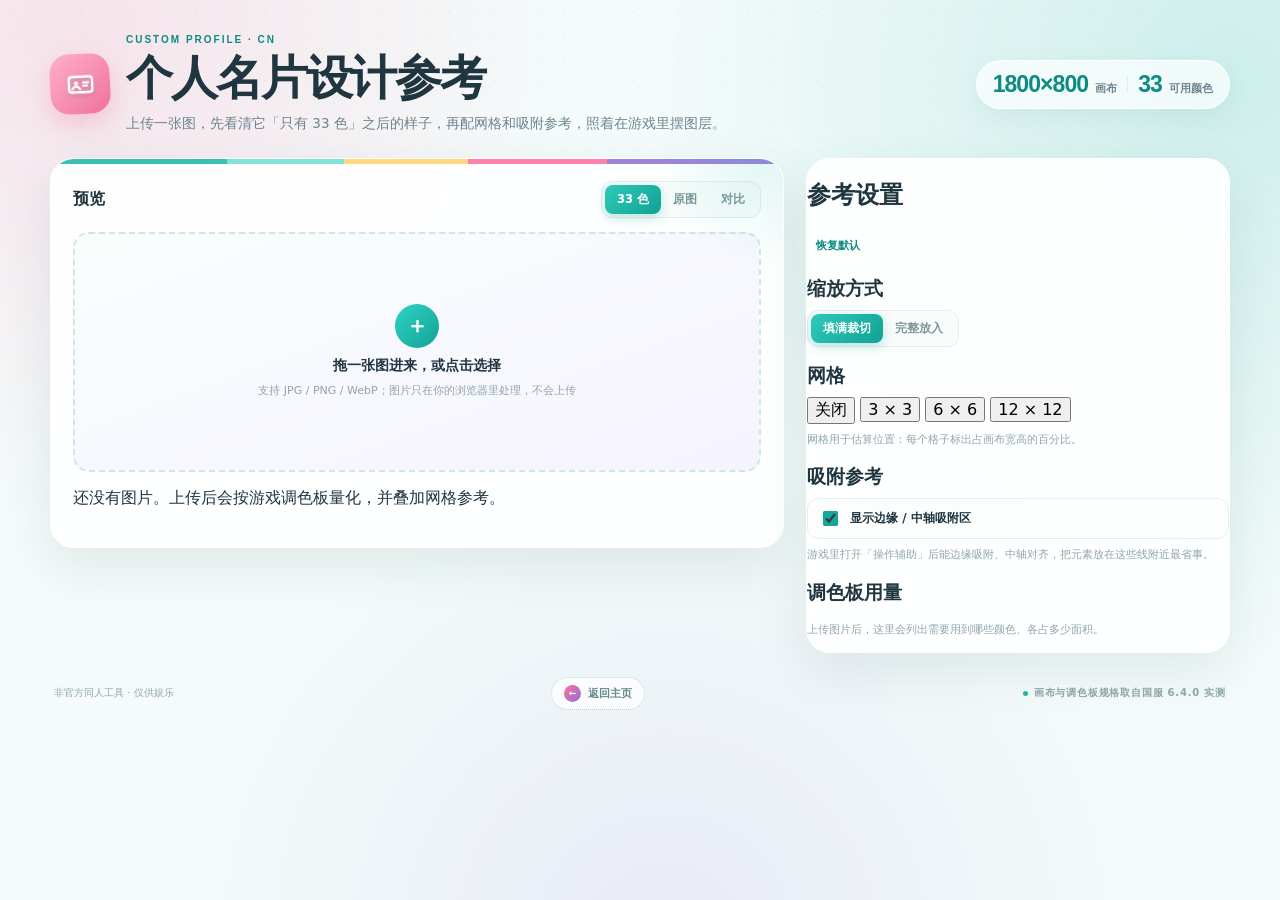
==== profile.html @ f5490a0e "Add files via upload" ====
<!doctype html>
<html lang="zh-CN">
<head>
  <meta charset="utf-8">
  <meta name="viewport" content="width=device-width, initial-scale=1">
  <meta name="theme-color" content="#f4fbfa">
  <meta name="description" content="PJSK 国服个人资料卡（搓名片）参考图工具：把图片映射到游戏内 33 色调色板，叠加网格与吸附参考。">
  <title>个人名片设计参考｜PJSK 国服工具箱</title>
  <link rel="icon" href="data:image/svg+xml,%3Csvg xmlns='http://www.w3.org/2000/svg' viewBox='0 0 64 64'%3E%3Crect width='64' height='64' rx='18' fill='%23f0719b'/%3E%3Crect x='12' y='20' width='40' height='24' rx='5' stroke='white' stroke-width='4' fill='none'/%3E%3Ccircle cx='24' cy='30' r='3.5' fill='white'/%3E%3C/svg%3E">
  <style>
/* ============ PJSK 舞台随机抽签 · 样式 ============ */
:root {
  color-scheme: light;
  --bg: #f4fbfa;
  --paper: #ffffff;
  --ink: #1f3540;
  --muted: #6d8490;
  --faint: #90a5ab;
  --line: #e1efec;
  --teal: #1fb8aa;
  --teal-deep: #0c8b80;
  --pink: #ff6f9f;
  --yellow: #f4b942;
  --purple: #8f72d6;
  --shadow: 0 18px 50px rgba(29, 78, 81, 0.1);
  --shadow-soft: 0 8px 26px rgba(29, 78, 81, 0.07);
  --radius: 24px;
  --font: "Noto Sans SC", "PingFang SC", "Hiragino Sans GB", "Microsoft YaHei",
    system-ui, -apple-system, "Segoe UI", sans-serif;
  --display: "Trebuchet MS", "Arial Rounded MT Bold", "Noto Sans SC",
    "PingFang SC", "Microsoft YaHei", sans-serif;
}

* {
  box-sizing: border-box;
}

[hidden] {
  display: none !important;
}

html {
  min-height: 100%;
  scroll-behavior: smooth;
}

body {
  margin: 0;
  min-height: 100vh;
  color: var(--ink);
  font-family: var(--font);
  background:
    radial-gradient(circle at 6% 3%, rgba(255, 111, 159, 0.17), transparent 31rem),
    radial-gradient(circle at 96% 9%, rgba(31, 184, 170, 0.18), transparent 36rem),
    radial-gradient(circle at 52% 105%, rgba(143, 114, 214, 0.12), transparent 30rem),
    var(--bg);
  -webkit-font-smoothing: antialiased;
  text-rendering: optimizeLegibility;
}

body::before {
  content: "";
  position: fixed;
  inset: 0;
  pointer-events: none;
  z-index: 0;
  background-image: radial-gradient(rgba(31, 184, 170, 0.16) 1px, transparent 1px);
  background-size: 23px 23px;
  -webkit-mask-image: linear-gradient(to bottom, rgba(0, 0, 0, 0.55), transparent 68%);
  mask-image: linear-gradient(to bottom, rgba(0, 0, 0, 0.55), transparent 68%);
}

button,
input,
select {
  font: inherit;
}

button {
  -webkit-tap-highlight-color: transparent;
}

button:focus-visible,
input:focus-visible,
a:focus-visible {
  outline: 3px solid rgba(31, 184, 170, 0.45);
  outline-offset: 3px;
}

.app {
  position: relative;
  z-index: 1;
  width: min(1180px, calc(100% - 40px));
  margin: 0 auto;
  padding: 34px 0 26px;
}

/* ---------- 顶部 ---------- */
.hero {
  display: flex;
  align-items: center;
  justify-content: space-between;
  gap: 24px;
  flex-wrap: wrap;
  margin-bottom: 24px;
}

.brand {
  display: flex;
  align-items: center;
  gap: 16px;
  min-width: 0;
}

.brand-mark {
  width: 60px;
  height: 60px;
  flex: 0 0 auto;
  display: grid;
  place-items: center;
  border-radius: 19px;
  color: #fff;
  background:
    linear-gradient(135deg, rgba(255, 255, 255, 0.28), transparent 48%),
    linear-gradient(135deg, #1fc2b2 0%, #4fd6c6 48%, #ffd77a 100%);
  box-shadow:
    0 12px 26px rgba(31, 184, 170, 0.26),
    inset 0 0 0 1px rgba(255, 255, 255, 0.52);
  transform: rotate(-3deg);
}

.brand-mark svg {
  width: 31px;
  height: 31px;
  filter: drop-shadow(0 2px 2px rgba(13, 111, 103, 0.22));
}

.kicker {
  margin: 0 0 7px;
  color: var(--teal-deep);
  font: 800 10px/1.2 var(--display);
  letter-spacing: 0.2em;
  text-transform: uppercase;
}

.hero h1 {
  margin: 0;
  font-family: var(--display);
  font-size: clamp(30px, 4.4vw, 47px);
  line-height: 1.06;
  letter-spacing: -0.045em;
}

.lede {
  margin: 9px 0 0;
  color: var(--muted);
  font-size: 13.5px;
  line-height: 1.65;
}

.lib-badge {
  display: flex;
  align-items: baseline;
  gap: 7px;
  padding: 12px 16px;
  border: 1px solid rgba(255, 255, 255, 0.9);
  border-radius: 999px;
  background: rgba(255, 255, 255, 0.68);
  box-shadow: var(--shadow-soft);
  backdrop-filter: blur(10px);
  white-space: nowrap;
}

.lib-badge strong {
  color: var(--teal-deep);
  font: 800 23px/1 var(--display);
  letter-spacing: -0.04em;
}

.lib-badge span {
  color: var(--muted);
  font-size: 11px;
  font-weight: 700;
}

.lib-badge i {
  width: 1px;
  height: 17px;
  margin: 0 3px;
  background: var(--line);
}

/* ---------- 布局 ---------- */
.layout {
  display: grid;
  grid-template-columns: minmax(0, 1.42fr) minmax(320px, 0.82fr);
  gap: 22px;
  align-items: start;
}

.card {
  background: rgba(255, 255, 255, 0.9);
  border: 1px solid rgba(255, 255, 255, 0.96);
  border-radius: var(--radius);
  box-shadow: var(--shadow);
  backdrop-filter: blur(10px);
}

/* ---------- 抽签舞台 ---------- */
.stage {
  position: relative;
  overflow: hidden;
  padding: 22px;
}

.stage::before {
  content: "";
  position: absolute;
  inset: 0 0 auto;
  height: 5px;
  background: linear-gradient(
    90deg,
    var(--teal) 0 24%,
    #70dfd2 24% 40%,
    #ffd36b 40% 57%,
    var(--pink) 57% 76%,
    var(--purple) 76% 100%
  );
  opacity: 0.88;
}

.stage::after {
  content: "";
  position: absolute;
  width: 230px;
  height: 230px;
  right: -95px;
  top: -120px;
  border-radius: 50%;
  background: radial-gradient(circle, rgba(31, 184, 170, 0.13), transparent 68%);
  pointer-events: none;
}

.stage-top {
  position: relative;
  z-index: 1;
  display: flex;
  align-items: center;
  justify-content: space-between;
  gap: 12px;
  flex-wrap: wrap;
  margin-bottom: 14px;
}

.stage-label {
  display: inline-flex;
  align-items: center;
  gap: 8px;
  color: var(--teal-deep);
  font: 800 10px/1 var(--display);
  letter-spacing: 0.17em;
}

.stage-label::before {
  content: "";
  width: 7px;
  height: 7px;
  border-radius: 50%;
  background: var(--teal);
  box-shadow: 0 0 0 4px rgba(31, 184, 170, 0.12);
}

.segmented {
  display: inline-flex;
  padding: 3px;
  border: 1px solid var(--line);
  border-radius: 999px;
  background: #f7fcfb;
}

.segmented button {
  border: 0;
  border-radius: 999px;
  background: transparent;
  color: var(--faint);
  padding: 6px 10px;
  font-size: 11px;
  font-weight: 800;
  line-height: 1;
  cursor: pointer;
  transition: 0.18s ease;
}

.segmented button:hover {
  color: var(--teal-deep);
}

.segmented button[aria-pressed="true"] {
  color: #fff;
  background: var(--teal);
  box-shadow: 0 3px 9px rgba(31, 184, 170, 0.24);
}

/* 结果面板 */
.result {
  position: relative;
  min-height: 318px;
  display: flex;
  flex-direction: column;
  justify-content: center;
  padding: 23px;
  overflow: hidden;
  border: 1px solid #dceeea;
  border-radius: 20px;
  background:
    linear-gradient(135deg, rgba(255, 255, 255, 0.7), transparent 55%),
    linear-gradient(145deg, #f7fdfc 0%, #eefaf7 54%, #fbf6ff 100%);
}

.result::before {
  content: "";
  position: absolute;
  inset: 0;
  background-image:
    linear-gradient(rgba(31, 184, 170, 0.045) 1px, transparent 1px),
    linear-gradient(90deg, rgba(31, 184, 170, 0.045) 1px, transparent 1px);
  background-size: 36px 36px;
  -webkit-mask-image: radial-gradient(circle at 72% 30%, #000, transparent 76%);
  mask-image: radial-gradient(circle at 72% 30%, #000, transparent 76%);
  pointer-events: none;
}

.result::after {
  content: "♪";
  position: absolute;
  right: 1px;
  bottom: -53px;
  color: rgba(31, 184, 170, 0.075);
  font: 900 230px/1 var(--display);
  transform: rotate(-12deg);
  pointer-events: none;
}

.result-placeholder {
  position: relative;
  z-index: 1;
  display: flex;
  flex-direction: column;
  align-items: center;
  text-align: center;
  padding: 16px 8px;
}

.disc {
  position: relative;
  width: 92px;
  height: 92px;
  display: grid;
  place-items: center;
  border-radius: 50%;
  color: #fff;
  background:
    repeating-radial-gradient(circle at center, transparent 0 8px, rgba(255, 255, 255, 0.12) 8px 9px),
    linear-gradient(135deg, #26c4b5, #76ded2 62%, #ffd36b);
  box-shadow:
    0 18px 34px rgba(31, 184, 170, 0.22),
    inset 0 0 0 7px rgba(255, 255, 255, 0.3);
  animation: floaty 5s ease-in-out infinite;
}

.disc::after {
  content: "";
  position: absolute;
  width: 17px;
  height: 17px;
  border-radius: 50%;
  background: rgba(255, 255, 255, 0.92);
  box-shadow: inset 0 0 0 4px rgba(31, 184, 170, 0.16);
}

.disc svg {
  width: 34px;
  height: 34px;
  margin-top: -22px;
  filter: drop-shadow(0 2px 2px rgba(12, 111, 103, 0.2));
}

.placeholder-title {
  margin: 21px 0 6px;
  font: 800 20px/1.25 var(--display);
  letter-spacing: -0.025em;
}

.placeholder-sub {
  margin: 0;
  max-width: 330px;
  color: var(--muted);
  font-size: 12.5px;
  line-height: 1.8;
}

.placeholder-spark {
  display: flex;
  gap: 7px;
  margin-top: 15px;
}

.placeholder-spark i {
  width: 6px;
  height: 6px;
  border-radius: 50%;
  background: var(--teal);
  opacity: 0.45;
}

.placeholder-spark i:nth-child(2) {
  background: var(--pink);
  opacity: 0.62;
}

.placeholder-spark i:nth-child(3) {
  background: var(--yellow);
  opacity: 0.82;
}

.result-content {
  position: relative;
  z-index: 1;
}

.result-inner {
  display: flex;
  align-items: center;
  gap: 22px;
  min-width: 0;
}

.cover {
  position: relative;
  flex: 0 0 auto;
  width: 112px;
  aspect-ratio: 1;
  display: grid;
  place-items: center;
  overflow: hidden;
  border-radius: 22px;
  background: linear-gradient(135deg, var(--cover-a, #1fb8aa), var(--cover-b, #7de1d5));
  box-shadow:
    0 14px 30px rgba(31, 92, 88, 0.2),
    inset 0 0 0 1px rgba(255, 255, 255, 0.36);
}

.cover::before {
  content: "";
  position: absolute;
  inset: 9px;
  border: 1px solid rgba(255, 255, 255, 0.28);
  border-radius: 15px;
}

.cover::after {
  content: "";
  position: absolute;
  width: 150%;
  height: 34px;
  top: 12%;
  left: -24%;
  background: rgba(255, 255, 255, 0.14);
  transform: rotate(-25deg);
}

.cover-note {
  position: relative;
  z-index: 1;
  color: #fff;
  font: 900 49px/1 var(--display);
  text-shadow: 0 3px 12px rgba(20, 75, 72, 0.2);
}

.cover-append {
  position: absolute;
  z-index: 2;
  left: 50%;
  bottom: 7px;
  transform: translateX(-50%);
  padding: 3px 6px;
  border-radius: 5px;
  background: rgba(255, 255, 255, 0.88);
  color: #b23d78;
  font: 900 8px/1 var(--display);
  letter-spacing: 0.11em;
}

.result-copy {
  min-width: 0;
  flex: 1;
}

.result-kicker {
  display: flex;
  align-items: center;
  flex-wrap: wrap;
  gap: 8px;
  color: var(--faint);
  font-size: 10.5px;
  font-weight: 800;
  letter-spacing: 0.08em;
}

.result-kicker .dot-sep {
  width: 3px;
  height: 3px;
  border-radius: 50%;
  background: #b9cfcb;
}

.song-title {
  margin: 8px 0 5px;
  font-family: var(--display);
  font-size: clamp(24px, 3.7vw, 39px);
  line-height: 1.16;
  letter-spacing: -0.045em;
  overflow-wrap: anywhere;
}

.song-original {
  margin: 0;
  color: var(--muted);
  font-size: 12.5px;
  line-height: 1.6;
  overflow-wrap: anywhere;
}

.result-tags {
  display: flex;
  flex-wrap: wrap;
  align-items: center;
  gap: 7px;
  margin-top: 15px;
}

.diff-badge {
  display: inline-flex;
  align-items: center;
  gap: 8px;
  padding: 7px 11px;
  border: 1px solid var(--diff-bg);
  border-radius: 999px;
  color: var(--diff);
  background: var(--diff-bg);
  font: 900 10px/1 var(--display);
  letter-spacing: 0.08em;
}

.diff-badge b {
  font: 900 17px/1 var(--display);
  letter-spacing: -0.03em;
}

.diff-easy {
  --diff: #257f4f;
  --diff-bg: #e2f6ea;
}
.diff-normal {
  --diff: #286fb3;
  --diff-bg: #e3f0fd;
}
.diff-hard {
  --diff: #a96f12;
  --diff-bg: #fff2d8;
}
.diff-expert {
  --diff: #bd3f3f;
  --diff-bg: #fde8e8;
}
.diff-master {
  --diff: #7448b1;
  --diff-bg: #f0e8fc;
}
.diff-append {
  --diff: #ad3d72;
  --diff-bg: linear-gradient(120deg, #ffe6f1, #ece8ff 52%, #e4fbf7);
  border-color: #f1d4e4;
}

.tag {
  display: inline-flex;
  align-items: center;
  gap: 5px;
  padding: 6px 9px;
  border: 1px solid #e4efed;
  border-radius: 999px;
  color: #5c747c;
  background: rgba(255, 255, 255, 0.72);
  font-size: 10.5px;
  font-weight: 800;
  line-height: 1;
}

.tag::before {
  content: "";
  width: 5px;
  height: 5px;
  border-radius: 50%;
  background: var(--tag-color, var(--teal));
}

.result-foot {
  display: flex;
  align-items: center;
  justify-content: space-between;
  gap: 12px;
  flex-wrap: wrap;
  margin-top: 17px;
  padding-top: 13px;
  border-top: 1px dashed #d4e8e3;
  color: var(--faint);
  font-size: 10.5px;
}

.result-foot .mini-action {
  padding: 7px 10px;
  border: 1px solid #daebe7;
  border-radius: 9px;
  color: var(--teal-deep);
  background: rgba(255, 255, 255, 0.68);
  font-size: 11px;
  font-weight: 800;
  cursor: pointer;
  transition: 0.16s ease;
}

.result-foot .mini-action:hover {
  border-color: #9eddd4;
  background: #f0fbf8;
}

.result.reveal .result-inner {
  animation: reveal-up 0.52s cubic-bezier(0.2, 0.8, 0.2, 1) both;
}

.result.reveal .result-foot {
  animation: reveal-up 0.52s cubic-bezier(0.2, 0.8, 0.2, 1) 0.05s both;
}

/* 抽签按钮 */
.draw-btn {
  position: relative;
  z-index: 1;
  width: 100%;
  margin-top: 15px;
  padding: 17px 19px;
  display: flex;
  align-items: center;
  justify-content: center;
  gap: 11px;
  border: 0;
  border-radius: 18px;
  color: #fff;
  background:
    linear-gradient(135deg, rgba(255, 255, 255, 0.18), transparent 45%),
    linear-gradient(135deg, #20c3b4, #0b9488);
  box-shadow:
    0 14px 28px rgba(12, 143, 131, 0.26),
    inset 0 0 0 1px rgba(255, 255, 255, 0.18);
  font: 900 17px/1 var(--display);
  letter-spacing: 0.02em;
  cursor: pointer;
  transition:
    transform 0.18s ease,
    box-shadow 0.18s ease,
    filter 0.18s ease;
}

.draw-btn:hover:not(:disabled) {
  transform: translateY(-2px);
  box-shadow:
    0 18px 32px rgba(12, 143, 131, 0.31),
    inset 0 0 0 1px rgba(255, 255, 255, 0.22);
  filter: saturate(1.05);
}

.draw-btn:active:not(:disabled) {
  transform: translateY(0) scale(0.994);
  box-shadow: 0 9px 18px rgba(12, 143, 131, 0.23);
}

.draw-btn:disabled {
  cursor: not-allowed;
  opacity: 0.58;
  box-shadow: none;
  transform: none;
}

.draw-btn .btn-icon {
  display: grid;
  place-items: center;
  width: 24px;
  height: 24px;
  border-radius: 50%;
  background: rgba(255, 255, 255, 0.18);
  font-size: 14px;
}

.draw-btn .key {
  margin-left: 3px;
  padding: 4px 6px;
  border: 1px solid rgba(255, 255, 255, 0.42);
  border-radius: 6px;
  color: rgba(255, 255, 255, 0.82);
  font: 800 9px/1 var(--display);
  letter-spacing: 0.08em;
}

.draw-btn.is-drawing .btn-icon {
  animation: spin 0.9s linear infinite;
}

.draw-hint {
  position: relative;
  z-index: 1;
  min-height: 17px;
  margin: 9px 0 0;
  color: var(--faint);
  font-size: 10.5px;
  line-height: 1.55;
  text-align: center;
}

.actions-row {
  position: relative;
  z-index: 1;
  display: flex;
  align-items: center;
  justify-content: space-between;
  gap: 10px;
  flex-wrap: wrap;
  margin-top: 12px;
}

.switch {
  display: inline-flex;
  align-items: center;
  gap: 9px;
  color: var(--muted);
  font-size: 12px;
  font-weight: 700;
  cursor: pointer;
  user-select: none;
}

.switch input {
  position: absolute;
  width: 1px;
  height: 1px;
  opacity: 0;
}

.switch-track {
  position: relative;
  width: 38px;
  height: 22px;
  flex: 0 0 auto;
  border-radius: 999px;
  background: #dbe9e6;
  transition: 0.2s ease;
}

.switch-track::after {
  content: "";
  position: absolute;
  top: 3px;
  left: 3px;
  width: 16px;
  height: 16px;
  border-radius: 50%;
  background: #fff;
  box-shadow: 0 1px 4px rgba(20, 70, 66, 0.18);
  transition: 0.2s ease;
}

.switch input:checked + .switch-track {
  background: var(--teal);
}

.switch input:checked + .switch-track::after {
  transform: translateX(16px);
}

.switch input:focus-visible + .switch-track {
  outline: 3px solid rgba(31, 184, 170, 0.35);
  outline-offset: 2px;
}

.ghost-btn {
  border: 0;
  border-radius: 9px;
  padding: 7px 9px;
  color: var(--teal-deep);
  background: transparent;
  font-size: 11px;
  font-weight: 800;
  cursor: pointer;
  transition: 0.16s ease;
}

.ghost-btn:hover {
  background: #eafaf6;
}

.ghost-btn:disabled {
  color: #b4c7c4;
  cursor: not-allowed;
  background: transparent;
}

/* 历史 */
.history {
  position: relative;
  z-index: 1;
  margin-top: 17px;
  padding-top: 14px;
  border-top: 1px dashed #e2efec;
}

.history-head {
  display: flex;
  align-items: center;
  justify-content: space-between;
  gap: 12px;
  margin-bottom: 8px;
  color: var(--faint);
  font-size: 10px;
  font-weight: 800;
  letter-spacing: 0.08em;
}

.history-list {
  display: flex;
  gap: 8px;
  overflow-x: auto;
  padding: 1px 1px 5px;
  scrollbar-width: thin;
  scrollbar-color: #c6e4df transparent;
}

.history-list::-webkit-scrollbar {
  height: 5px;
}

.history-list::-webkit-scrollbar-thumb {
  border-radius: 999px;
  background: #c6e4df;
}

.history-empty {
  color: #a1b5b7;
  font-size: 11px;
  padding: 4px 0;
}

.history-item {
  flex: 0 0 auto;
  max-width: 245px;
  padding: 8px 10px;
  border: 1px solid #e2efec;
  border-radius: 11px;
  color: var(--ink);
  background: #fbfefd;
  text-align: left;
  cursor: pointer;
  transition: 0.16s ease;
}

.history-item:hover {
  border-color: #b9dfd7;
  background: #f4fcfa;
  transform: translateY(-1px);
}

.history-item strong {
  display: block;
  max-width: 220px;
  overflow: hidden;
  text-overflow: ellipsis;
  white-space: nowrap;
  font-size: 11.5px;
  font-weight: 800;
}

.history-item span {
  display: block;
  margin-top: 4px;
  color: var(--faint);
  font-size: 9.5px;
  font-weight: 700;
  letter-spacing: 0.02em;
}

/* ---------- 筛选面板 ---------- */
.filters {
  padding: 22px;
}

.filters-head {
  display: flex;
  align-items: flex-start;
  justify-content: space-between;
  gap: 12px;
  padding-bottom: 15px;
  border-bottom: 1px solid #edf5f3;
}

.filters-head h2 {
  margin: 0;
  font: 800 20px/1.2 var(--display);
  letter-spacing: -0.03em;
}

.filters-head p {
  margin: 5px 0 0;
  color: var(--faint);
  font-size: 10.5px;
}

.reset-link {
  flex: 0 0 auto;
  margin-top: 1px;
  padding: 6px 8px;
  border: 0;
  border-radius: 8px;
  color: var(--teal-deep);
  background: #eefaf7;
  font-size: 10.5px;
  font-weight: 800;
  cursor: pointer;
  transition: 0.16s ease;
}

.reset-link:hover {
  background: #def7f2;
}

.filter-group {
  padding-top: 17px;
}

.filter-group + .filter-group {
  margin-top: 16px;
  border-top: 1px dashed #e6f1ef;
}

.label-row {
  display: flex;
  align-items: baseline;
  justify-content: space-between;
  gap: 10px;
  margin-bottom: 9px;
}

.label-row h3 {
  margin: 0;
  color: #39545b;
  font-size: 12px;
  font-weight: 900;
  letter-spacing: 0.02em;
}

.label-row span {
  color: var(--faint);
  font-size: 10px;
}

.chips {
  display: flex;
  flex-wrap: wrap;
  gap: 7px;
}

.chip {
  display: inline-flex;
  align-items: center;
  gap: 6px;
  min-height: 31px;
  padding: 6px 9px;
  border: 1px solid #deece9;
  border-radius: 999px;
  color: #567078;
  background: #fbfefd;
  font-size: 11px;
  font-weight: 800;
  line-height: 1;
  cursor: pointer;
  transition:
    transform 0.15s ease,
    border-color 0.15s ease,
    background 0.15s ease,
    opacity 0.15s ease;
}

.chip:hover {
  transform: translateY(-1px);
  border-color: #b7ddd6;
}

.chip-dot {
  width: 6px;
  height: 6px;
  flex: 0 0 auto;
  border-radius: 50%;
  background: var(--accent, var(--teal));
}

.chip-count {
  color: #9ab0b1;
  font-size: 9.5px;
  font-weight: 700;
  font-variant-numeric: tabular-nums;
}

.chip[aria-pressed="false"] {
  opacity: 0.52;
  background: #ffffff;
}

.chip[aria-pressed="true"] {
  color: #176f68;
  border-color: #9adfd4;
  background: #ecfbf7;
  box-shadow: inset 0 0 0 1px rgba(255, 255, 255, 0.6);
}

.chip[aria-pressed="true"] .chip-dot {
  box-shadow: 0 0 0 3px color-mix(in srgb, var(--accent, var(--teal)) 18%, transparent);
}

.chip[aria-pressed="true"] .chip-count {
  color: #5f9b94;
}

/* 等级 */
.level-range {
  display: flex;
  align-items: center;
  gap: 8px;
}

.level-field {
  flex: 1;
  display: flex;
  align-items: center;
  gap: 6px;
  min-width: 0;
  padding: 6px 9px;
  border: 1px solid #deece9;
  border-radius: 11px;
  background: #fbfefd;
}

.level-field label {
  flex: 0 0 auto;
  color: var(--faint);
  font-size: 9.5px;
  font-weight: 800;
}

.level-field input {
  width: 100%;
  min-width: 0;
  padding: 0;
  border: 0;
  outline: 0;
  color: var(--ink);
  background: transparent;
  font: 900 17px/1.3 var(--display);
  text-align: center;
  font-variant-numeric: tabular-nums;
}

.level-field input::-webkit-inner-spin-button,
.level-field input::-webkit-outer-spin-button {
  opacity: 0.45;
}

.level-tilde {
  color: #adc0c1;
  font-size: 11px;
  font-weight: 800;
}

.all-level {
  display: block;
  margin: 7px 0 0 auto;
  padding: 4px 0;
  border: 0;
  color: var(--teal-deep);
  background: transparent;
  font-size: 10px;
  font-weight: 800;
  cursor: pointer;
}

.all-level:hover {
  text-decoration: underline;
}

/* 曲池摘要 */
.pool-box {
  margin-top: 18px;
  padding: 14px;
  border: 1px solid #daeeea;
  border-radius: 15px;
  background:
    radial-gradient(circle at 100% 0%, rgba(255, 111, 159, 0.09), transparent 9rem),
    linear-gradient(135deg, #f1fbf8, #f8f5ff);
}

.pool-label {
  display: flex;
  align-items: center;
  gap: 6px;
  color: var(--teal-deep);
  font-size: 9.5px;
  font-weight: 900;
  letter-spacing: 0.12em;
}

.pool-label::before {
  content: "";
  width: 5px;
  height: 5px;
  border-radius: 50%;
  background: var(--pink);
}

.pool-line {
  display: flex;
  align-items: baseline;
  gap: 5px;
  margin-top: 5px;
}

.pool-count {
  color: var(--teal-deep);
  font: 900 31px/1 var(--display);
  letter-spacing: -0.05em;
  font-variant-numeric: tabular-nums;
}

.pool-chart {
  color: #7d6bb5;
  font-size: 20px;
  letter-spacing: -0.04em;
}

.sr-only {
  position: absolute !important;
  width: 1px !important;
  height: 1px !important;
  padding: 0 !important;
  margin: -1px !important;
  overflow: hidden !important;
  clip: rect(0, 0, 0, 0) !important;
  white-space: nowrap !important;
  border: 0 !important;
}

.pool-unit {
  color: #5f7b80;
  font-size: 11px;
  font-weight: 800;
}

.pool-slash {
  margin: 0 3px;
  color: #c1d3d0;
}

.pool-sub {
  margin: 5px 0 0;
  color: var(--faint);
  font-size: 10px;
  line-height: 1.55;
}

.pool-sub b {
  color: #5f7b80;
  font-weight: 800;
  font-variant-numeric: tabular-nums;
}

.view-pool {
  width: 100%;
  margin-top: 9px;
  padding: 9px 11px;
  border: 1px solid #d6eae5;
  border-radius: 10px;
  color: var(--teal-deep);
  background: rgba(255, 255, 255, 0.64);
  font-size: 10.5px;
  font-weight: 900;
  cursor: pointer;
  transition: 0.16s ease;
}

.view-pool:hover {
  border-color: #9fdcd2;
  background: #fff;
}

.note {
  margin: 13px 0 0;
  color: #8fa5a8;
  font-size: 10px;
  line-height: 1.75;
}

.note b {
  color: #5d7b80;
  font-weight: 800;
}

/* ---------- 页脚 ---------- */
.footer {
  display: flex;
  align-items: center;
  justify-content: space-between;
  gap: 12px;
  flex-wrap: wrap;
  padding: 24px 4px 0;
  color: #91a7aa;
  font-size: 10px;
  line-height: 1.65;
}

.footer a {
  color: #638b8a;
  text-decoration: none;
  border-bottom: 1px dotted rgba(99, 139, 138, 0.45);
}

.footer a:hover {
  color: var(--teal-deep);
}

.sibling-link {
  display: inline-flex;
  align-items: center;
  gap: 7px;
  padding: 7px 12px;
  border: 1px solid #d7ebe6;
  border-radius: 999px;
  color: var(--teal-deep);
  background: rgba(255, 255, 255, 0.72);
  font-size: 10.5px;
  font-weight: 800;
  text-decoration: none;
  border-bottom: 1px solid #d7ebe6;
  transition: 0.16s ease;
}

.sibling-link:hover {
  border-color: #9adfd4;
  background: #fff;
  transform: translateY(-1px);
}

.sibling-icon {
  display: grid;
  place-items: center;
  width: 17px;
  height: 17px;
  border-radius: 50%;
  color: #fff;
  background: linear-gradient(135deg, var(--pink), var(--purple));
  font-size: 9px;
}

.footer .footer-mark {
  display: inline-flex;
  align-items: center;
  gap: 6px;
  font-weight: 800;
  letter-spacing: 0.08em;
}

.footer .footer-mark i {
  width: 5px;
  height: 5px;
  border-radius: 50%;
  background: var(--teal);
}

/* ---------- 曲池弹窗 ---------- */
dialog {
  width: min(900px, calc(100% - 28px));
  max-height: min(84vh, 900px);
  padding: 0;
  border: 0;
  border-radius: 24px;
  color: var(--ink);
  background: #fff;
  box-shadow: 0 30px 90px rgba(16, 52, 55, 0.3);
  overflow: hidden;
}

dialog::backdrop {
  background: rgba(15, 40, 43, 0.4);
  backdrop-filter: blur(5px);
}

.dialog-shell {
  display: flex;
  flex-direction: column;
  max-height: min(84vh, 900px);
}

.dialog-head {
  display: flex;
  align-items: flex-start;
  justify-content: space-between;
  gap: 16px;
  padding: 21px 23px 14px;
  border-bottom: 1px solid #edf5f3;
  background: #fff;
}

.dialog-head h2 {
  margin: 0;
  font: 900 25px/1.15 var(--display);
  letter-spacing: -0.035em;
}

.dialog-head p:not(.kicker) {
  margin: 6px 0 0;
  color: var(--faint);
  font-size: 10.5px;
}

.dialog-close {
  display: grid;
  place-items: center;
  width: 34px;
  height: 34px;
  flex: 0 0 auto;
  border: 1px solid #e1efec;
  border-radius: 50%;
  color: #678184;
  background: #f9fdfc;
  font-size: 20px;
  line-height: 1;
  cursor: pointer;
  transition: 0.16s ease;
}

.dialog-close:hover {
  border-color: #b8ddd6;
  color: var(--teal-deep);
  background: #eefaf7;
}

.dialog-tools {
  padding: 12px 23px;
  border-bottom: 1px solid #f0f6f5;
}

.dialog-tools input {
  width: 100%;
  padding: 10px 13px;
  border: 1px solid #dfedeb;
  border-radius: 11px;
  color: var(--ink);
  background: #fbfefd;
  font-size: 12px;
  outline: 0;
  transition: 0.16s ease;
}

.dialog-tools input:focus {
  border-color: #9adfd4;
  box-shadow: 0 0 0 3px rgba(31, 184, 170, 0.1);
}

.pool-list {
  overflow-y: auto;
  padding: 3px 23px 22px;
  scrollbar-width: thin;
  scrollbar-color: #c6e4df transparent;
}

.pool-list::-webkit-scrollbar {
  width: 7px;
}

.pool-list::-webkit-scrollbar-thumb {
  border-radius: 999px;
  background: #c6e4df;
}

.pool-row {
  display: grid;
  grid-template-columns: minmax(0, 1.6fr) minmax(120px, 0.9fr) auto;
  gap: 14px;
  align-items: center;
  padding: 12px 0;
  border-bottom: 1px solid #f0f6f5;
}

.pool-row:last-child {
  border-bottom: 0;
}

.pool-main {
  min-width: 0;
}

.pool-main h3 {
  margin: 0;
  overflow: hidden;
  color: #2b444c;
  font-size: 12.5px;
  font-weight: 800;
  line-height: 1.4;
  text-overflow: ellipsis;
  white-space: nowrap;
}

.pool-main p {
  margin: 3px 0 0;
  overflow: hidden;
  color: #9aafb2;
  font-size: 10px;
  line-height: 1.4;
  text-overflow: ellipsis;
  white-space: nowrap;
}

.pool-groups {
  display: flex;
  flex-wrap: wrap;
  gap: 4px;
}

.pool-group {
  display: inline-flex;
  align-items: center;
  gap: 4px;
  padding: 4px 6px;
  border-radius: 5px;
  color: #6b8185;
  background: #f6fbfa;
  font-size: 8.5px;
  font-weight: 800;
  line-height: 1;
  white-space: nowrap;
}

.pool-group::before {
  content: "";
  width: 4px;
  height: 4px;
  border-radius: 50%;
  background: var(--tag-color, var(--teal));
}

.pool-diffs {
  display: flex;
  flex-wrap: wrap;
  justify-content: flex-end;
  gap: 4px;
  max-width: 190px;
}

.mini-diff {
  min-width: 30px;
  padding: 3px 4px;
  border-radius: 5px;
  color: var(--diff);
  background: var(--diff-bg);
  font: 900 8px/1 var(--display);
  text-align: center;
  letter-spacing: 0.02em;
}

.pool-empty {
  padding: 44px 10px;
  color: #9aafb2;
  font-size: 12px;
  text-align: center;
}

/* ---------- Toast ---------- */
.toast {
  position: fixed;
  z-index: 10;
  left: 50%;
  bottom: 26px;
  max-width: calc(100% - 32px);
  padding: 10px 15px;
  border: 1px solid rgba(255, 255, 255, 0.2);
  border-radius: 999px;
  color: #fff;
  background: rgba(26, 54, 60, 0.92);
  box-shadow: 0 10px 30px rgba(18, 45, 48, 0.22);
  font-size: 11.5px;
  font-weight: 700;
  line-height: 1.4;
  opacity: 0;
  pointer-events: none;
  transform: translate(-50%, 12px);
  transition:
    opacity 0.22s ease,
    transform 0.22s ease;
  backdrop-filter: blur(8px);
}

.toast.show {
  opacity: 1;
  transform: translate(-50%, 0);
}

/* ---------- 动画 ---------- */
@keyframes floaty {
  0%,
  100% {
    transform: translateY(0) rotate(-2deg);
  }
  50% {
    transform: translateY(-7px) rotate(2deg);
  }
}

@keyframes spin {
  to {
    transform: rotate(360deg);
  }
}

@keyframes reveal-up {
  from {
    opacity: 0;
    transform: translateY(10px) scale(0.985);
  }
  to {
    opacity: 1;
    transform: translateY(0) scale(1);
  }
}

/* ---------- 响应式 ---------- */
@media (max-width: 920px) {
  .layout {
    grid-template-columns: 1fr;
  }

  .filters {
    padding: 20px;
  }

  .stage {
    padding: 19px;
  }

  .result {
    min-height: 300px;
  }
}

@media (max-width: 620px) {
  .app {
    width: min(100% - 24px, 1180px);
    padding-top: 22px;
  }

  .hero {
    gap: 15px;
    margin-bottom: 17px;
  }

  .brand {
    gap: 12px;
  }

  .brand-mark {
    width: 48px;
    height: 48px;
    border-radius: 15px;
  }

  .brand-mark svg {
    width: 25px;
    height: 25px;
  }

  .kicker {
    font-size: 8.5px;
    letter-spacing: 0.16em;
  }

  .hero h1 {
    font-size: 30px;
  }

  .lede {
    margin-top: 6px;
    font-size: 11.5px;
  }

  .lib-badge {
    padding: 8px 11px;
  }

  .lib-badge strong {
    font-size: 19px;
  }

  .lib-badge span {
    font-size: 10px;
  }

  .stage {
    padding: 15px;
    border-radius: 20px;
  }

  .result {
    min-height: 290px;
    padding: 17px;
    border-radius: 16px;
  }

  .result-inner {
    flex-direction: column;
    align-items: flex-start;
    gap: 15px;
  }

  .cover {
    width: 80px;
    border-radius: 16px;
  }

  .cover-note {
    font-size: 35px;
  }

  .cover::before {
    inset: 7px;
    border-radius: 11px;
  }

  .cover-append {
    bottom: 5px;
    font-size: 6.5px;
  }

  .song-title {
    margin-top: 6px;
    font-size: clamp(23px, 7.2vw, 32px);
  }

  .song-original {
    font-size: 11px;
  }

  .result-tags {
    margin-top: 12px;
  }

  .diff-badge {
    padding: 6px 9px;
    font-size: 9px;
  }

  .diff-badge b {
    font-size: 15px;
  }

  .tag {
    font-size: 9.5px;
    padding: 5px 7px;
  }

  .result-foot {
    margin-top: 13px;
    padding-top: 11px;
  }

  .draw-btn {
    padding: 15px;
    border-radius: 15px;
    font-size: 15.5px;
  }

  .draw-btn .key {
    display: none;
  }

  .actions-row {
    margin-top: 10px;
  }

  .filters {
    padding: 16px;
    border-radius: 20px;
  }

  .filters-head h2 {
    font-size: 18px;
  }

  .chip {
    min-height: 30px;
    font-size: 10.5px;
  }

  .pool-row {
    grid-template-columns: minmax(0, 1fr);
    gap: 6px;
    padding: 11px 0;
  }

  .pool-diffs {
    max-width: none;
    justify-content: flex-start;
  }

  .dialog-head {
    padding: 17px 16px 12px;
  }

  .dialog-tools {
    padding: 10px 16px;
  }

  .pool-list {
    padding: 2px 16px 18px;
  }

  .dialog-head h2 {
    font-size: 21px;
  }

  .footer {
    padding-top: 18px;
    font-size: 9px;
  }
}

@media (prefers-reduced-motion: reduce) {
  *,
  *::before,
  *::after {
    scroll-behavior: auto !important;
    animation-duration: 0.001ms !important;
    animation-iteration-count: 1 !important;
    transition-duration: 0.001ms !important;
  }
}


/* ---------- 曲目封面 ---------- */
.cover-img {
  position: absolute;
  inset: 0;
  width: 100%;
  height: 100%;
  object-fit: cover;
  border-radius: inherit;
}

.cover.has-img .cover-note {
  opacity: 0;
}

.cover-img[hidden] {
  display: none;
}

/* 封面就位后，APPEND 角标仍浮在上层 */
.cover.has-img .cover-append {
  z-index: 2;
}

/* ============ 个人名片设计参考 ============ */
.brand-mark-profile {
  background: linear-gradient(135deg, #ffb0c8, #f0719b);
  box-shadow: 0 10px 24px rgba(240, 113, 155, 0.3);
}

.profile-layout {
  align-items: start;
}

.stage-head {
  display: flex;
  align-items: center;
  justify-content: space-between;
  gap: 12px;
  margin-bottom: 14px;
}

.stage-head h2 {
  margin: 0;
  color: var(--ink);
  font: 900 16px/1.3 var(--display);
}

/* 上传区 */
.profile-drop {
  position: relative;
  display: grid;
  place-items: center;
  min-height: 240px;
  padding: 26px 20px;
  border: 2px dashed #cfe7e3;
  border-radius: 16px;
  background: linear-gradient(160deg, #f9fefd, #f6f3ff);
  cursor: pointer;
  transition: 0.18s ease;
}

.profile-drop:hover,
.profile-drop.is-over {
  border-color: #7fd8ca;
  background: linear-gradient(160deg, #f0fcfa, #f3eeff);
}

.profile-drop.is-over {
  border-style: solid;
}

.profile-drop-inner {
  display: grid;
  justify-items: center;
  gap: 7px;
  text-align: center;
}

.profile-drop-icon {
  display: grid;
  place-items: center;
  width: 44px;
  height: 44px;
  margin-bottom: 2px;
  border-radius: 50%;
  color: #fff;
  background: linear-gradient(135deg, #2fd3c4, #12a394);
  font-size: 22px;
  font-weight: 700;
  line-height: 1;
}

.profile-drop strong {
  color: var(--ink);
  font-size: 13.5px;
  font-weight: 800;
}

.profile-drop small {
  color: var(--faint);
  font-size: 11px;
  line-height: 1.6;
}

/* 画布 */
.profile-canvas-wrap {
  overflow: hidden;
  border: 1px solid #e2efec;
  border-radius: 14px;
  background: #fff;
  box-shadow: 0 10px 26px rgba(29, 78, 81, 0.07);
}

.profile-canvas-wrap canvas {
  display: block;
  width: 100%;
  height: auto;
}

.profile-actions {
  display: flex;
  flex-wrap: wrap;
  gap: 10px;
  margin-top: 14px;
}

/* 分段按钮通用 */
.seg {
  display: inline-flex;
  padding: 3px;
  border: 1px solid #e2efec;
  border-radius: 11px;
  background: #f8fcfb;
}

.seg button {
  padding: 7px 12px;
  border: 0;
  border-radius: 8px;
  color: #7d9599;
  background: transparent;
  font-size: 11.5px;
  font-weight: 800;
  cursor: pointer;
  transition: 0.15s ease;
}

.seg button.is-on {
  color: #fff;
  background: linear-gradient(135deg, #2fc9ba, #10a294);
  box-shadow: 0 4px 12px rgba(16, 162, 148, 0.26);
}

.seg button:hover:not(.is-on) {
  color: var(--teal-deep);
}

/* 调色板用量 */
.palette-usage {
  display: grid;
  gap: 6px;
  margin-top: 4px;
}

.palette-row {
  display: grid;
  grid-template-columns: 14px 62px 1fr 42px;
  align-items: center;
  gap: 8px;
  font-size: 10.5px;
}

.palette-dot {
  width: 14px;
  height: 14px;
  border: 1px solid rgba(0, 0, 0, 0.1);
  border-radius: 4px;
}

.palette-row code {
  color: #6d858a;
  font: 700 10px/1 ui-monospace, Consolas, monospace;
}

.palette-bar {
  overflow: hidden;
  height: 7px;
  border-radius: 999px;
  background: #eef4f3;
}

.palette-bar b {
  display: block;
  height: 100%;
  border-radius: inherit;
  opacity: 0.85;
}

.palette-row em {
  color: #8fa5a8;
  font-style: normal;
  text-align: right;
  font-variant-numeric: tabular-nums;
}

.switch-row {
  display: flex;
  align-items: center;
  gap: 9px;
  padding: 9px 11px;
  border: 1px solid #e6f0ee;
  border-radius: 11px;
  background: #fbfefd;
  color: var(--ink);
  font-size: 12px;
  font-weight: 700;
  cursor: pointer;
}

.switch-row input {
  width: 15px;
  height: 15px;
  accent-color: #14a89b;
}

.settings .field-note {
  margin: 7px 0 14px;
  color: var(--faint);
  font-size: 10.5px;
  line-height: 1.65;
}

.settings h3 {
  margin: 16px 0 8px;
}

@media (max-width: 720px) {
  .palette-row {
    grid-template-columns: 12px 54px 1fr 38px;
  }

  .stage-head {
    flex-wrap: wrap;
  }
}

  </style>
</head>
<body>
  <div class="app">
    <header class="hero">
      <div class="brand">
        <div class="brand-mark brand-mark-profile" aria-hidden="true">
          <svg viewBox="0 0 24 24" fill="none">
            <rect x="3" y="6" width="18" height="12" rx="2.2" stroke="currentColor" stroke-width="1.9"/>
            <circle cx="8.5" cy="11" r="1.6" fill="currentColor"/>
            <path d="M5.5 15.6c.9-1.5 2.1-2.2 3-2.2s2.1.7 3 2.2" stroke="currentColor" stroke-width="1.7" stroke-linecap="round"/>
            <path d="M14 10.5h4M14 13h3" stroke="currentColor" stroke-width="1.7" stroke-linecap="round"/>
          </svg>
        </div>
        <div>
          <p class="kicker">CUSTOM PROFILE · CN</p>
          <h1>个人名片设计参考</h1>
          <p class="lede">上传一张图，先看清它「只有 33 色」之后的样子，再配网格和吸附参考，照着在游戏里摆图层。</p>
        </div>
      </div>
      <div class="lib-badge" aria-label="画布规格">
        <strong id="canvasSize">1800×800</strong><span>画布</span>
        <i aria-hidden="true"></i>
        <strong>33</strong><span>可用颜色</span>
      </div>
    </header>

    <main class="layout profile-layout">
      <section class="card stage">
        <div class="stage-head">
          <h2>预览</h2>
          <div class="seg" id="viewMode" role="group" aria-label="预览模式">
            <button type="button" data-view="mapped" class="is-on">33 色</button>
            <button type="button" data-view="original">原图</button>
            <button type="button" data-view="split">对比</button>
          </div>
        </div>

        <div class="profile-drop" id="dropZone">
          <div class="profile-drop-inner">
            <span class="profile-drop-icon" aria-hidden="true">＋</span>
            <strong>拖一张图进来，或点击选择</strong>
            <small>支持 JPG / PNG / WebP；图片只在你的浏览器里处理，不会上传</small>
          </div>
          <input type="file" id="fileInput" accept="image/*" hidden>
        </div>

        <div class="profile-canvas-wrap" id="canvasWrap" hidden>
          <canvas id="preview" aria-label="名片预览"></canvas>
        </div>

        <div class="profile-actions" id="actions" hidden>
          <button type="button" class="draw-btn" id="exportBtn"><span>导出参考图 PNG</span></button>
          <button type="button" class="ghost-btn" id="resetBtn">换一张图</button>
        </div>

        <p class="stage-hint" id="statusHint">还没有图片。上传后会按游戏调色板量化，并叠加网格参考。</p>
      </section>

      <aside class="card settings" aria-labelledby="settingsTitle">
        <div class="settings-head">
          <h2 id="settingsTitle">参考设置</h2>
          <button type="button" class="ghost-btn" id="resetSettings">恢复默认</button>
        </div>

        <h3>缩放方式</h3>
        <div class="seg" id="fitMode" role="group" aria-label="缩放方式">
          <button type="button" data-fit="cover" class="is-on">填满裁切</button>
          <button type="button" data-fit="contain">完整放入</button>
        </div>

        <h3>网格</h3>
        <div class="chip-row" id="gridMode" role="group" aria-label="网格密度">
          <button type="button" data-grid="0">关闭</button>
          <button type="button" data-grid="3">3 × 3</button>
          <button type="button" data-grid="6" class="is-on">6 × 6</button>
          <button type="button" data-grid="12">12 × 12</button>
        </div>
        <p class="field-note">网格用于估算位置：每个格子标出占画布宽高的百分比。</p>

        <h3>吸附参考</h3>
        <label class="switch-row">
          <input type="checkbox" id="guidesToggle" checked>
          <span>显示边缘 / 中轴吸附区</span>
        </label>
        <p class="field-note">游戏里打开「操作辅助」后能边缘吸附、中轴对齐，把元素放在这些线附近最省事。</p>

        <h3>调色板用量</h3>
        <div class="palette-usage" id="paletteUsage">
          <p class="field-note">上传图片后，这里会列出需要用到哪些颜色、各占多少面积。</p>
        </div>
      </aside>
    </main>

    <footer class="footer">
      <span>非官方同人工具 · 仅供娱乐</span>
      <a class="sibling-link" href="index.html">
        <span class="sibling-icon" aria-hidden="true">←</span>
        <span>返回主页</span>
      </a>
      <span class="footer-mark"><i aria-hidden="true"></i> 画布与调色板规格取自国服 6.4.0 实测</span>
    </footer>
  </div>

  <script>
(() => {
  "use strict";

  const $ = (id) => document.getElementById(id);

  /* ---------- 规格（来源：data/profile-spec.json，国服 6.4.0 实测） ---------- */
  const CANVAS_W = 1800;
  const CANVAS_H = 800;
  const CANVAS_RADIUS = 18;

  const PALETTE = [
    "#FFFFFF",
    "#33CCBB", "#FFCC11", "#4455DD", "#BBDD22", "#FFAACC", "#00BBDD", "#FFBB00", "#884499", "#DDAACC",
    "#444466", "#FFEE11", "#33AAEE", "#88DD44", "#99EEDD", "#FF7722", "#FF66BB", "#BB6688",
    "#FFBBCC", "#FFDD44", "#FFCCAA", "#EE1166", "#0077DD", "#33DD99", "#8888CC",
    "#3366CC", "#DD4444", "#EE6666", "#99CCFF", "#FF6699", "#FF9900", "#BB88EE", "#CCAA88",
  ];

  const PALETTE_RGB = PALETTE.map((hex) => [
    parseInt(hex.slice(1, 3), 16),
    parseInt(hex.slice(3, 5), 16),
    parseInt(hex.slice(5, 7), 16),
  ]);

  const state = {
    image: null,
    imageName: "",
    fit: "cover",
    grid: 6,
    guides: true,
    view: "mapped",
  };

  const els = {
    dropZone: $("dropZone"),
    fileInput: $("fileInput"),
    canvasWrap: $("canvasWrap"),
    canvas: $("preview"),
    actions: $("actions"),
    statusHint: $("statusHint"),
    paletteUsage: $("paletteUsage"),
    exportBtn: $("exportBtn"),
    resetBtn: $("resetBtn"),
    resetSettings: $("resetSettings"),
    viewMode: $("viewMode"),
    fitMode: $("fitMode"),
    gridMode: $("gridMode"),
    guidesToggle: $("guidesToggle"),
    canvasSize: $("canvasSize"),
  };

  const ctx = els.canvas.getContext("2d", { willReadFrequently: true });

  // 32 级 RGB 归并缓存：同一 (r,g,b) 只算一次最近色，避免逐像素做 33 次距离比较
  let colorCache = new Map();

  function nearestPaletteIndex(r, g, b) {
    const key = ((r >> 3) << 10) | ((g >> 3) << 5) | (b >> 3);
    const cached = colorCache.get(key);
    if (cached !== undefined) return cached;
    let best = 0;
    let bestDist = Infinity;
    for (let i = 0; i < PALETTE_RGB.length; i += 1) {
      const [pr, pg, pb] = PALETTE_RGB[i];
      // 加权欧氏距离，更贴近人眼对绿色更敏感的特性
      const dr = r - pr;
      const dg = g - pg;
      const db = b - pb;
      const dist = 2 * dr * dr + 4 * dg * dg + 3 * db * db;
      if (dist < bestDist) {
        bestDist = dist;
        best = i;
      }
    }
    colorCache.set(key, best);
    return best;
  }

  /* ---------- 绘制 ---------- */
  function drawRoundedRect(context, x, y, w, h, r) {
    context.beginPath();
    context.moveTo(x + r, y);
    context.arcTo(x + w, y, x + w, y + h, r);
    context.arcTo(x + w, y + h, x, y + h, r);
    context.arcTo(x, y + h, x, y, r);
    context.arcTo(x, y, x + w, y, r);
    context.closePath();
  }

  function drawImageCover(context) {
    const img = state.image;
    if (!img) return;
    const scale =
      state.fit === "cover"
        ? Math.max(CANVAS_W / img.width, CANVAS_H / img.height)
        : Math.min(CANVAS_W / img.width, CANVAS_H / img.height);
    const w = img.width * scale;
    const h = img.height * scale;
    const x = (CANVAS_W - w) / 2;
    const y = (CANVAS_H - h) / 2;
    context.imageSmoothingEnabled = true;
    context.imageSmoothingQuality = "high";
    context.drawImage(img, x, y, w, h);
  }

  let mappedByFit = new Map();

  function mappedImageData() {
    const cached = mappedByFit.get(state.fit);
    if (cached) return cached;
    const fresh = computeMapped();
    mappedByFit.set(state.fit, fresh);
    return fresh;
  }

  function computeMapped() {
    // 先离屏渲染原图，再逐像素映射到 33 色
    const off = document.createElement("canvas");
    off.width = CANVAS_W;
    off.height = CANVAS_H;
    const octx = off.getContext("2d", { willReadFrequently: true });
    octx.fillStyle = "#FFFFFF";
    octx.fillRect(0, 0, CANVAS_W, CANVAS_H);
    if (state.fit === "contain") drawImageCover(octx);
    else drawImageCover(octx);

    const data = octx.getImageData(0, 0, CANVAS_W, CANVAS_H);
    const px = data.data;
    const usage = new Array(PALETTE.length).fill(0);

    for (let i = 0; i < px.length; i += 4) {
      if (px[i + 3] < 128) {
        // 半透明处按白底处理
        px[i] = 255; px[i + 1] = 255; px[i + 2] = 255; px[i + 3] = 255;
      }
      const idx = nearestPaletteIndex(px[i], px[i + 1], px[i + 2]);
      const [r, g, b] = PALETTE_RGB[idx];
      px[i] = r; px[i + 1] = g; px[i + 2] = b; px[i + 3] = 255;
      usage[idx] += 1;
    }
    return { data, usage };
  }

  function drawGuides(context) {
    context.save();
    context.strokeStyle = "rgba(255, 90, 140, 0.55)";
    context.lineWidth = 1.5;
    context.setLineDash([8, 6]);
    // 中轴
    context.beginPath();
    context.moveTo(CANVAS_W / 2, 0);
    context.lineTo(CANVAS_W / 2, CANVAS_H);
    context.moveTo(0, CANVAS_H / 2);
    context.lineTo(CANVAS_W, CANVAS_H / 2);
    context.stroke();

    // 边缘吸附区（约占画布宽高的 3%）
    const m = 0.03;
    context.strokeStyle = "rgba(60, 170, 210, 0.55)";
    context.beginPath();
    context.moveTo(CANVAS_W * m, 0);
    context.lineTo(CANVAS_W * m, CANVAS_H);
    context.moveTo(CANVAS_W * (1 - m), 0);
    context.lineTo(CANVAS_W * (1 - m), CANVAS_H);
    context.moveTo(0, CANVAS_H * m);
    context.lineTo(CANVAS_W, CANVAS_H * m);
    context.moveTo(0, CANVAS_H * (1 - m));
    context.lineTo(CANVAS_W, CANVAS_H * (1 - m));
    context.stroke();
    context.restore();
  }

  function drawGrid(context) {
    const n = state.grid;
    if (!n) return;
    const stepX = CANVAS_W / n;
    const stepY = CANVAS_H / n;
    context.save();
    context.strokeStyle = "rgba(90, 110, 130, 0.28)";
    context.lineWidth = 1;
    context.beginPath();
    for (let i = 1; i < n; i += 1) {
      context.moveTo(i * stepX, 0);
      context.lineTo(i * stepX, CANVAS_H);
      context.moveTo(0, i * stepY);
      context.lineTo(CANVAS_W, i * stepY);
    }
    context.stroke();

    // 顶部/左侧百分比标注：白描边 + 深色字，深浅底图都能读
    context.font = "700 20px system-ui, sans-serif";
    context.lineWidth = 4;
    context.strokeStyle = "rgba(255, 255, 255, 0.92)";
    context.fillStyle = "rgba(40, 58, 76, 0.92)";
    context.textBaseline = "top";
    context.textAlign = "center";
    for (let i = 1; i < n; i += 1) {
      const pct = Math.round((i / n) * 100);
      const label = `${pct}%`;
      context.strokeText(label, i * stepX, 7);
      context.fillText(label, i * stepX, 7);
    }
    context.textAlign = "left";
    context.textBaseline = "middle";
    for (let i = 1; i < n; i += 1) {
      const pct = Math.round((i / n) * 100);
      const label = `${pct}%`;
      context.strokeText(label, 7, i * stepY);
      context.fillText(label, 7, i * stepY);
    }
    context.restore();
  }

  function render() {
    const img = state.image;
    if (!img) return;

    els.canvasWrap.hidden = false;
    els.actions.hidden = false;
    els.canvas.width = CANVAS_W;
    els.canvas.height = CANVAS_H;

    const mapped = mappedImageData();
    const original = document.createElement("canvas");
    original.width = CANVAS_W;
    original.height = CANVAS_H;
    const octx = original.getContext("2d");
    octx.fillStyle = "#FFFFFF";
    octx.fillRect(0, 0, CANVAS_W, CANVAS_H);
    drawImageCover(octx);

    ctx.save();
    drawRoundedRect(ctx, 0, 0, CANVAS_W, CANVAS_H, CANVAS_RADIUS);
    ctx.clip();
    if (state.view === "original") {
      ctx.drawImage(original, 0, 0);
    } else if (state.view === "split") {
      ctx.drawImage(mapped.canvas || drawMapped(mapped), 0, 0);
      ctx.drawImage(original, CANVAS_W / 2, 0, CANVAS_W / 2, CANVAS_H, CANVAS_W / 2, 0, CANVAS_W / 2, CANVAS_H);
      ctx.strokeStyle = "rgba(255,255,255,0.9)";
      ctx.lineWidth = 4;
      ctx.beginPath();
      ctx.moveTo(CANVAS_W / 2, 0);
      ctx.lineTo(CANVAS_W / 2, CANVAS_H);
      ctx.stroke();
    } else {
      ctx.drawImage(drawMapped(mapped), 0, 0);
    }
    if (state.guides) drawGuides(ctx);
    if (state.grid) drawGrid(ctx);
    ctx.restore();

    renderPaletteUsage(mapped.usage);
  }

  let mappedCache = null;
  function drawMapped(mapped) {
    if (mappedCache && mappedCache.source === mapped.data) return mappedCache.canvas;
    const canvas = document.createElement("canvas");
    canvas.width = CANVAS_W;
    canvas.height = CANVAS_H;
    canvas.getContext("2d").putImageData(mapped.data, 0, 0);
    mappedCache = { source: mapped.data, canvas };
    return canvas;
  }

  function renderPaletteUsage(usage) {
    const total = usage.reduce((a, b) => a + b, 0) || 1;
    const rows = usage
      .map((count, index) => ({ index, count, pct: (count / total) * 100 }))
      .filter((row) => row.pct >= 0.15)
      .sort((a, b) => b.count - a.count)
      .slice(0, 12);

    if (!rows.length) return;
    els.paletteUsage.replaceChildren();
    for (const row of rows) {
      const line = document.createElement("div");
      line.className = "palette-row";
      const swatch = document.createElement("i");
      swatch.className = "palette-dot";
      swatch.style.background = PALETTE[row.index];
      const name = document.createElement("code");
      name.textContent = PALETTE[row.index];
      const bar = document.createElement("span");
      bar.className = "palette-bar";
      const fill = document.createElement("b");
      fill.style.width = `${Math.min(100, row.pct)}%`;
      fill.style.background = PALETTE[row.index];
      bar.append(fill);
      const num = document.createElement("em");
      num.textContent = `${row.pct.toFixed(1)}%`;
      line.append(swatch, name, bar, num);
      els.paletteUsage.append(line);
    }
    const note = document.createElement("p");
    note.className = "field-note";
    note.textContent = `共用到 ${usage.filter((c) => c > 0).length} 种颜色。占比越高越适合用大图形铺，占比低的零碎色块建议用文字拼。`;
    els.paletteUsage.append(note);
  }

  /* ---------- 文件读取 ---------- */
  function loadFile(file) {
    if (!file || !file.type.startsWith("image/")) {
      els.statusHint.textContent = "这个文件不是图片，换一个试试。";
      return;
    }
    const reader = new FileReader();
    reader.onload = () => {
      const img = new Image();
      img.onload = () => {
        state.image = img;
        state.imageName = file.name || "image";
        mappedCache = null;
        mappedByFit = new Map();
        els.dropZone.hidden = true;
        els.statusHint.textContent =
          `已载入 ${file.name}（${img.width}×${img.height}）。网格数字是占画布宽高的百分比，摆元素时对着网格估位置即可。`;
        render();
      };
      img.onerror = () => {
        els.statusHint.textContent = "这张图读不出来，换一张试试。";
      };
      img.src = reader.result;
    };
    reader.readAsDataURL(file);
  }

  /* ---------- 事件 ---------- */
  function bindSeg(container, attr, onPick) {
    container.addEventListener("click", (event) => {
      const btn = event.target.closest("button");
      if (!btn || !container.contains(btn)) return;
      container.querySelectorAll("button").forEach((b) => b.classList.toggle("is-on", b === btn));
      onPick(btn.dataset[attr]);
    });
  }

  function bindEvents() {
    els.dropZone.addEventListener("click", () => els.fileInput.click());
    els.fileInput.addEventListener("change", () => {
      if (els.fileInput.files && els.fileInput.files[0]) loadFile(els.fileInput.files[0]);
    });

    ["dragenter", "dragover"].forEach((type) => {
      els.dropZone.addEventListener(type, (event) => {
        event.preventDefault();
        els.dropZone.classList.add("is-over");
      });
    });
    ["dragleave", "drop"].forEach((type) => {
      els.dropZone.addEventListener(type, (event) => {
        event.preventDefault();
        els.dropZone.classList.remove("is-over");
      });
    });
    els.dropZone.addEventListener("drop", (event) => {
      const file = event.dataTransfer?.files?.[0];
      if (file) loadFile(file);
    });

    // 直接 Ctrl+V 粘贴图片
    window.addEventListener("paste", (event) => {
      const items = event.clipboardData?.items || [];
      for (const item of items) {
        if (item.type.startsWith("image/")) {
          const file = item.getAsFile();
          if (file) {
            loadFile(file);
            break;
          }
        }
      }
    });

    bindSeg(els.viewMode, "view", (value) => {
      state.view = value;
      render();
    });
    bindSeg(els.fitMode, "fit", (value) => {
      state.fit = value;
      mappedCache = null;
      if (state.image) render();
    });
    bindSeg(els.gridMode, "grid", (value) => {
      state.grid = Number(value);
      if (state.image) render();
    });

    els.guidesToggle.addEventListener("change", () => {
      state.guides = els.guidesToggle.checked;
      if (state.image) render();
    });

    els.exportBtn.addEventListener("click", () => {
      if (!state.image) return;
      els.canvas.toBlob((blob) => {
        if (!blob) return;
        const link = document.createElement("a");
        link.href = URL.createObjectURL(blob);
        link.download = `profile-reference-${state.grid}x${state.grid}.png`;
        link.click();
        window.setTimeout(() => URL.revokeObjectURL(link.href), 4000);
      }, "image/png");
    });

    els.resetBtn.addEventListener("click", () => {
      state.image = null;
      mappedCache = null;
      mappedByFit = new Map();
      colorCache = new Map();
      els.canvasWrap.hidden = true;
      els.actions.hidden = true;
      els.dropZone.hidden = false;
      els.fileInput.value = "";
      els.paletteUsage.innerHTML = '<p class="field-note">上传图片后，这里会列出需要用到哪些颜色、各占多少面积。</p>';
      els.statusHint.textContent = "还没有图片。上传后会按游戏调色板量化，并叠加网格参考。";
    });

    els.resetSettings.addEventListener("click", () => {
      state.fit = "cover";
      state.grid = 6;
      state.guides = true;
      state.view = "mapped";
      els.fitMode.querySelectorAll("button").forEach((b) => b.classList.toggle("is-on", b.dataset.fit === "cover"));
      els.gridMode.querySelectorAll("button").forEach((b) => b.classList.toggle("is-on", b.dataset.grid === "6"));
      els.viewMode.querySelectorAll("button").forEach((b) => b.classList.toggle("is-on", b.dataset.view === "mapped"));
      els.guidesToggle.checked = true;
      mappedCache = null;
      mappedByFit = new Map();
      if (state.image) render();
    });
  }

  function main() {
    els.canvasSize.textContent = `${CANVAS_W}×${CANVAS_H}`;
    bindEvents();
  }

  if (document.readyState === "loading") {
    document.addEventListener("DOMContentLoaded", main);
  } else {
    main();
  }
})();

  </script>
</body>
</html>
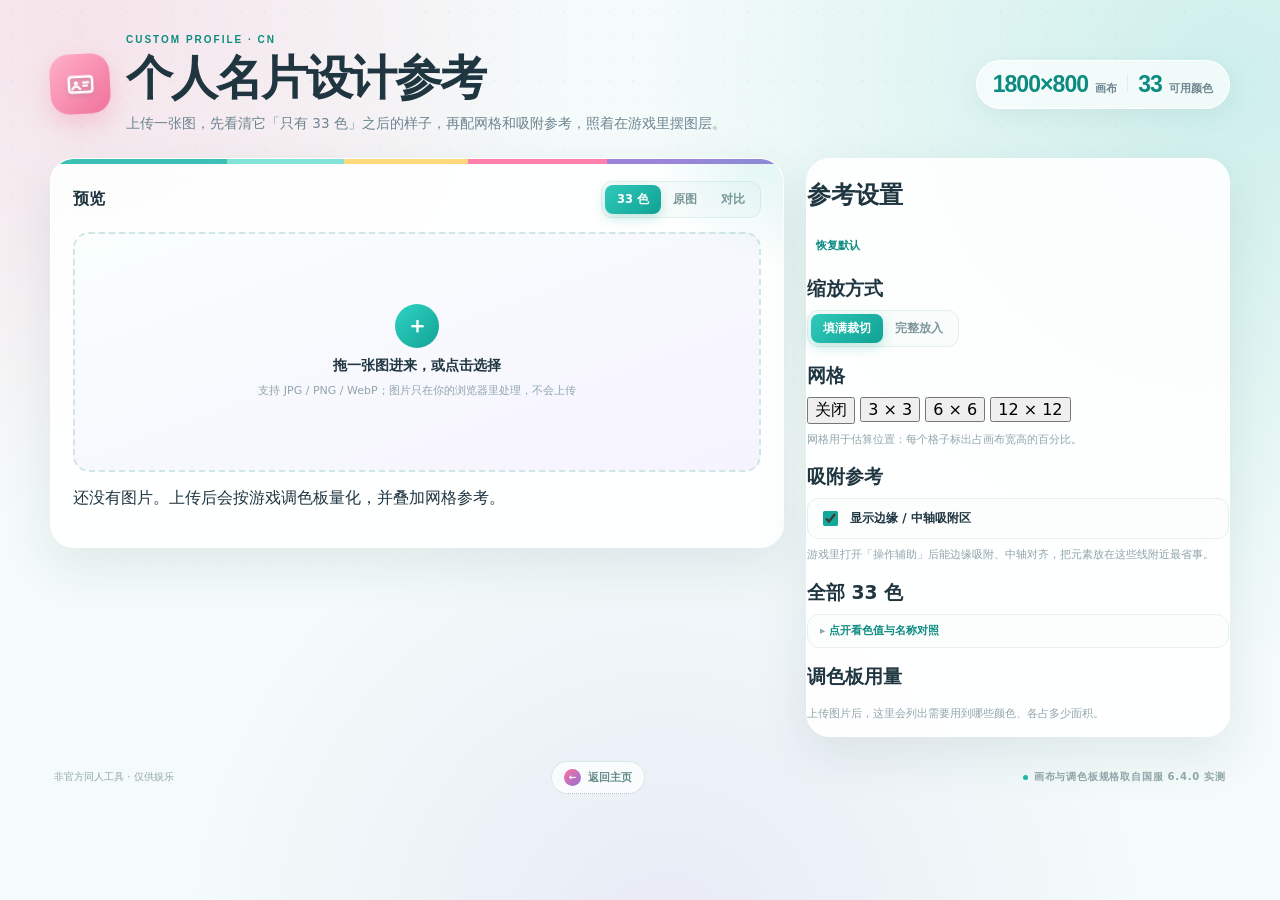
==== commit 91b41daf: "Add files via upload" ====
--- a/profile.html
+++ b/profile.html
@@ -2005,6 +2005,130 @@
   }
 }
 
+
+/* ---------- 颜色定位 ---------- */
+.pick-readout {
+  display: flex;
+  align-items: center;
+  flex-wrap: wrap;
+  gap: 8px;
+  margin-top: 12px;
+  padding: 10px 13px;
+  border: 1px solid #e2efec;
+  border-radius: 12px;
+  background: #fbfefd;
+}
+
+.pick-readout i {
+  width: 18px;
+  height: 18px;
+  border: 1px solid rgba(0, 0, 0, 0.12);
+  border-radius: 5px;
+}
+
+.pick-readout strong {
+  color: var(--ink);
+  font-size: 12.5px;
+  font-weight: 900;
+}
+
+.pick-readout span {
+  color: var(--faint);
+  font-size: 10.5px;
+}
+
+.pick-readout em {
+  margin-left: auto;
+  color: #b3c4c6;
+  font-size: 10px;
+  font-style: normal;
+}
+
+.palette-legend {
+  border: 1px solid #e6f0ee;
+  border-radius: 12px;
+  background: #fbfefd;
+}
+
+.palette-legend summary {
+  padding: 9px 12px;
+  color: var(--teal-deep);
+  font-size: 10.5px;
+  font-weight: 800;
+  cursor: pointer;
+  list-style: none;
+}
+
+.palette-legend summary::-webkit-details-marker {
+  display: none;
+}
+
+.palette-legend summary::before {
+  content: "▸ ";
+  color: var(--faint);
+}
+
+.palette-legend[open] summary::before {
+  content: "▾ ";
+}
+
+.legend-grid {
+  display: grid;
+  grid-template-columns: repeat(2, minmax(0, 1fr));
+  gap: 4px;
+  padding: 0 10px 10px;
+}
+
+.legend-item {
+  display: flex;
+  align-items: center;
+  gap: 6px;
+  padding: 5px 7px;
+  border: 1px solid transparent;
+  border-radius: 8px;
+  background: rgba(255, 255, 255, 0.7);
+  color: #55707a;
+  font-size: 10.5px;
+  font-weight: 700;
+  text-align: left;
+  cursor: pointer;
+  transition: 0.14s ease;
+}
+
+.legend-item:hover {
+  border-color: #bfe6df;
+  background: #fff;
+}
+
+.legend-item i {
+  flex: 0 0 auto;
+  width: 12px;
+  height: 12px;
+  border: 1px solid rgba(0, 0, 0, 0.12);
+  border-radius: 3px;
+}
+
+.legend-item span {
+  overflow: hidden;
+  white-space: nowrap;
+  text-overflow: ellipsis;
+}
+
+.palette-row {
+  cursor: pointer;
+  border-radius: 7px;
+  transition: 0.14s ease;
+}
+
+.palette-row:hover {
+  background: #f1faf8;
+}
+
+.palette-row.is-focus {
+  background: #e6f7f3;
+  box-shadow: inset 0 0 0 1px #9adfd4;
+}
+
   </style>
 </head>
 <body>
@@ -2056,6 +2180,8 @@
           <canvas id="preview" aria-label="名片预览"></canvas>
         </div>
 
+        <div class="pick-readout" id="pickReadout" hidden></div>
+
         <div class="profile-actions" id="actions" hidden>
           <button type="button" class="draw-btn" id="exportBtn"><span>导出参考图 PNG</span></button>
           <button type="button" class="ghost-btn" id="resetBtn">换一张图</button>
@@ -2091,6 +2217,12 @@
           <span>显示边缘 / 中轴吸附区</span>
         </label>
         <p class="field-note">游戏里打开「操作辅助」后能边缘吸附、中轴对齐，把元素放在这些线附近最省事。</p>
+
+        <h3>全部 33 色</h3>
+        <details class="palette-legend" id="paletteLegend">
+          <summary>点开看色值与名称对照</summary>
+          <div class="legend-grid" id="legendGrid"></div>
+        </details>
 
         <h3>调色板用量</h3>
         <div class="palette-usage" id="paletteUsage">
@@ -2109,6 +2241,7 @@
     </footer>
   </div>
 
+  <script type="application/json" id="paletteNames">{"source":"sekai-master-db-cn-diff: gameCharacters / gameCharacterUnits / unitProfiles","note":"33 色 = 20 位原创角色代表色 + 6 位虚拟歌手代表色 + 5 个组合代表色 + 纯白 + 近黑","colors":[{"idx":0,"hex":"#FFFFFF","label":"白","sub":"White","source":"neutral","note":"纯白，同时也是「虚拟歌手」组合色"},{"idx":1,"hex":"#33CCBB","label":"初音未来","sub":"Miku","source":"virtual_singer","characterId":21},{"idx":2,"hex":"#FFCC11","label":"镜音铃","sub":"Rin","source":"virtual_singer","characterId":22},{"idx":3,"hex":"#4455DD","label":"Leo/need","sub":"Leo/need","source":"unit","unit":"light_sound"},{"idx":4,"hex":"#BBDD22","label":"日野森志步","sub":"Shiho","source":"character","characterId":4,"unit":"light_sound","unitShort":"Leo/need"},{"idx":5,"hex":"#FFAACC","label":"桃井爱莉","sub":"Airi","source":"character","characterId":7,"unit":"idol","unitShort":"MMJ！"},{"idx":6,"hex":"#00BBDD","label":"白石杏","sub":"An","source":"character","characterId":10,"unit":"street","unitShort":"VBS"},{"idx":7,"hex":"#FFBB00","label":"天马司","sub":"Tsukasa","source":"character","characterId":13,"unit":"theme_park","unitShort":"W×S"},{"idx":8,"hex":"#884499","label":"25点，Nightcord见。","sub":"25时","source":"unit","unit":"school_refusal"},{"idx":9,"hex":"#DDAACC","label":"晓山瑞希","sub":"Mizuki","source":"character","characterId":20,"unit":"school_refusal","unitShort":"25时"},{"idx":10,"hex":"#444466","label":"近黑","sub":"Dark navy","source":"neutral","note":"唯一的深色，接近黑但不是纯黑"},{"idx":11,"hex":"#FFEE11","label":"镜音连","sub":"Len","source":"virtual_singer","characterId":23},{"idx":12,"hex":"#33AAEE","label":"星乃一歌","sub":"Ichika","source":"character","characterId":1,"unit":"light_sound","unitShort":"Leo/need"},{"idx":13,"hex":"#88DD44","label":"MORE MORE JUMP！","sub":"MMJ！","source":"unit","unit":"idol"},{"idx":14,"hex":"#99EEDD","label":"日野森雫","sub":"Shizuku","source":"character","characterId":8,"unit":"idol","unitShort":"MMJ！"},{"idx":15,"hex":"#FF7722","label":"东云彰人","sub":"Akito","source":"character","characterId":11,"unit":"street","unitShort":"VBS"},{"idx":16,"hex":"#FF66BB","label":"凤笑梦","sub":"Emu","source":"character","characterId":14,"unit":"theme_park","unitShort":"W×S"},{"idx":17,"hex":"#BB6688","label":"宵崎奏","sub":"Kanade","source":"character","characterId":17,"unit":"school_refusal","unitShort":"25时"},{"idx":18,"hex":"#FFBBCC","label":"巡音流歌","sub":"Luka","source":"virtual_singer","characterId":24},{"idx":19,"hex":"#FFDD44","label":"天马咲希","sub":"Saki","source":"character","characterId":2,"unit":"light_sound","unitShort":"Leo/need"},{"idx":20,"hex":"#FFCCAA","label":"花里实乃理","sub":"Minori","source":"character","characterId":5,"unit":"idol","unitShort":"MMJ！"},{"idx":21,"hex":"#EE1166","label":"Vivid BAD SQUAD","sub":"VBS","source":"unit","unit":"street"},{"idx":22,"hex":"#0077DD","label":"青柳冬弥","sub":"Toya","source":"character","characterId":12,"unit":"street","unitShort":"VBS"},{"idx":23,"hex":"#33DD99","label":"草薙宁宁","sub":"Nene","source":"character","characterId":15,"unit":"theme_park","unitShort":"W×S"},{"idx":24,"hex":"#8888CC","label":"朝比奈真冬","sub":"Mafuyu","source":"character","characterId":18,"unit":"school_refusal","unitShort":"25时"},{"idx":25,"hex":"#3366CC","label":"KAITO","sub":"Kaito","source":"virtual_singer","characterId":26},{"idx":26,"hex":"#DD4444","label":"MEIKO","sub":"Meiko","source":"virtual_singer","characterId":25},{"idx":27,"hex":"#EE6666","label":"望月穗波","sub":"Honami","source":"character","characterId":3,"unit":"light_sound","unitShort":"Leo/need"},{"idx":28,"hex":"#99CCFF","label":"桐谷遥","sub":"Haruka","source":"character","characterId":6,"unit":"idol","unitShort":"MMJ！"},{"idx":29,"hex":"#FF6699","label":"小豆泽心羽","sub":"Kohane","source":"character","characterId":9,"unit":"street","unitShort":"VBS"},{"idx":30,"hex":"#FF9900","label":"Wonderlands×Showtime","sub":"W×S","source":"unit","unit":"theme_park"},{"idx":31,"hex":"#BB88EE","label":"神代类","sub":"Rui","source":"character","characterId":16,"unit":"theme_park","unitShort":"W×S"},{"idx":32,"hex":"#CCAA88","label":"东云绘名","sub":"Ena","source":"character","characterId":19,"unit":"school_refusal","unitShort":"25时"}]}</script>
   <script>
 (() => {
   "use strict";
@@ -2128,6 +2261,20 @@
     "#3366CC", "#DD4444", "#EE6666", "#99CCFF", "#FF6699", "#FF9900", "#BB88EE", "#CCAA88",
   ];
 
+  // 颜色名称：33 格 = 20 角色 + 6 虚拟歌手 + 5 组合 + 白 + 近黑（数据见 data/palette-names.json）
+  const PALETTE_NAMES = (() => {
+    try {
+      const raw = document.getElementById("paletteNames");
+      const data = raw ? JSON.parse(raw.textContent) : null;
+      if (data && Array.isArray(data.colors) && data.colors.length === PALETTE.length) {
+        return data.colors;
+      }
+    } catch {
+      /* 忽略，回退到纯色值显示 */
+    }
+    return PALETTE.map((hex) => ({ hex, label: hex, sub: "", source: "none" }));
+  })();
+
   const PALETTE_RGB = PALETTE.map((hex) => [
     parseInt(hex.slice(1, 3), 16),
     parseInt(hex.slice(3, 5), 16),
@@ -2141,6 +2288,8 @@
     grid: 6,
     guides: true,
     view: "mapped",
+    focus: null,
+    lastUsage: null,
   };
 
   const els = {
@@ -2159,6 +2308,8 @@
     gridMode: $("gridMode"),
     guidesToggle: $("guidesToggle"),
     canvasSize: $("canvasSize"),
+    pickReadout: $("pickReadout"),
+    legendGrid: $("legendGrid"),
   };
 
   const ctx = els.canvas.getContext("2d", { willReadFrequently: true });
@@ -2355,6 +2506,8 @@
       ctx.moveTo(CANVAS_W / 2, 0);
       ctx.lineTo(CANVAS_W / 2, CANVAS_H);
       ctx.stroke();
+    } else if (state.focus !== null) {
+      ctx.drawImage(focusOverlay(mapped), 0, 0);
     } else {
       ctx.drawImage(drawMapped(mapped), 0, 0);
     }
@@ -2362,7 +2515,35 @@
     if (state.grid) drawGrid(ctx);
     ctx.restore();
 
+    state.lastUsage = mapped.usage;
     renderPaletteUsage(mapped.usage);
+  }
+
+  // 只显示选中的颜色，其余压成浅灰，方便定位「这块到底是哪个色」
+  let focusCache = { key: null, canvas: null };
+  function focusOverlay(mapped) {
+    const key = `${state.focus}|${state.fit}`;
+    if (focusCache.key === key) return focusCache.canvas;
+    const canvas = document.createElement("canvas");
+    canvas.width = CANVAS_W;
+    canvas.height = CANVAS_H;
+    const context = canvas.getContext("2d");
+    const img = context.createImageData(CANVAS_W, CANVAS_H);
+    const src = mapped.data.data;
+    const dst = img.data;
+    const [fr, fg, fb] = PALETTE_RGB[state.focus];
+    for (let i = 0; i < src.length; i += 4) {
+      const match = src[i] === fr && src[i + 1] === fg && src[i + 2] === fb;
+      if (match) {
+        dst[i] = src[i]; dst[i + 1] = src[i + 1]; dst[i + 2] = src[i + 2];
+      } else {
+        dst[i] = 235; dst[i + 1] = 240; dst[i + 2] = 240;
+      }
+      dst[i + 3] = 255;
+    }
+    context.putImageData(img, 0, 0);
+    focusCache = { key, canvas };
+    return canvas;
   }
 
   let mappedCache = null;
@@ -2389,11 +2570,19 @@
     for (const row of rows) {
       const line = document.createElement("div");
       line.className = "palette-row";
+      const info = PALETTE_NAMES[row.index] || { label: PALETTE[row.index], sub: "" };
+      line.dataset.index = String(row.index);
+      line.title = `${info.label}${info.sub ? ` / ${info.sub}` : ""}　${PALETTE[row.index]}`;
+      line.classList.toggle("is-focus", state.focus === row.index);
+      line.addEventListener("click", () => {
+        state.focus = state.focus === row.index ? null : row.index;
+        render();
+      });
       const swatch = document.createElement("i");
       swatch.className = "palette-dot";
       swatch.style.background = PALETTE[row.index];
       const name = document.createElement("code");
-      name.textContent = PALETTE[row.index];
+      name.textContent = info.label || PALETTE[row.index];
       const bar = document.createElement("span");
       bar.className = "palette-bar";
       const fill = document.createElement("b");
@@ -2409,6 +2598,73 @@
     note.className = "field-note";
     note.textContent = `共用到 ${usage.filter((c) => c > 0).length} 种颜色。占比越高越适合用大图形铺，占比低的零碎色块建议用文字拼。`;
     els.paletteUsage.append(note);
+  }
+
+  /* ---------- 颜色定位 ---------- */
+  function showPick(index, pct) {
+    const info = PALETTE_NAMES[index] || { label: PALETTE[index], sub: "" };
+    els.pickReadout.hidden = false;
+    els.pickReadout.replaceChildren();
+    const dot = document.createElement("i");
+    dot.style.background = PALETTE[index];
+    const main = document.createElement("strong");
+    main.textContent = info.label || PALETTE[index];
+    const meta = document.createElement("span");
+    meta.textContent = `${info.sub ? info.sub + " · " : ""}${PALETTE[index]}${pct != null ? `　占 ${pct.toFixed(1)}%` : ""}`;
+    const hint = document.createElement("em");
+    hint.textContent = "再点一次画布取消高亮";
+    els.pickReadout.append(dot, main, meta, hint);
+  }
+
+  function buildLegend() {
+    if (!els.legendGrid) return;
+    els.legendGrid.replaceChildren();
+    PALETTE_NAMES.forEach((info, index) => {
+      const item = document.createElement("button");
+      item.type = "button";
+      item.className = "legend-item";
+      item.title = `${info.label}　${PALETTE[index]}`;
+      const dot = document.createElement("i");
+      dot.style.background = PALETTE[index];
+      const label = document.createElement("span");
+      label.textContent = info.label || PALETTE[index];
+      item.append(dot, label);
+      item.addEventListener("click", () => {
+        state.focus = state.focus === index ? null : index;
+        if (state.focus !== null) showPick(index, usagePct(index));
+        else els.pickReadout.hidden = true;
+        if (state.image) render();
+      });
+      els.legendGrid.append(item);
+    });
+  }
+
+  function usagePct(index) {
+    const usage = state.lastUsage;
+    if (!usage) return null;
+    const total = usage.reduce((a, b) => a + b, 0) || 1;
+    return (usage[index] / total) * 100;
+  }
+
+  function pickAt(event) {
+    if (!state.image) return;
+    const rect = els.canvas.getBoundingClientRect();
+    const x = Math.floor(((event.clientX - rect.left) / rect.width) * CANVAS_W);
+    const y = Math.floor(((event.clientY - rect.top) / rect.height) * CANVAS_H);
+    if (x < 0 || y < 0 || x >= CANVAS_W || y >= CANVAS_H) return;
+    const mapped = mappedImageData();
+    const offset = (y * CANVAS_W + x) * 4;
+    const data = mapped.data.data;
+    const target = [data[offset], data[offset + 1], data[offset + 2]];
+    const index = PALETTE_RGB.findIndex(([r, g, b]) => r === target[0] && g === target[1] && b === target[2]);
+    if (index < 0) return;
+    state.focus = state.focus === index ? null : index;
+    if (state.focus === null) {
+      els.pickReadout.hidden = true;
+    } else {
+      showPick(index, usagePct(index));
+    }
+    render();
   }
 
   /* ---------- 文件读取 ---------- */
@@ -2504,6 +2760,8 @@
       if (state.image) render();
     });
 
+    els.canvas.addEventListener("click", pickAt);
+
     els.exportBtn.addEventListener("click", () => {
       if (!state.image) return;
       els.canvas.toBlob((blob) => {
@@ -2547,6 +2805,7 @@
   function main() {
     els.canvasSize.textContent = `${CANVAS_W}×${CANVAS_H}`;
     bindEvents();
+    buildLegend();
   }
 
   if (document.readyState === "loading") {
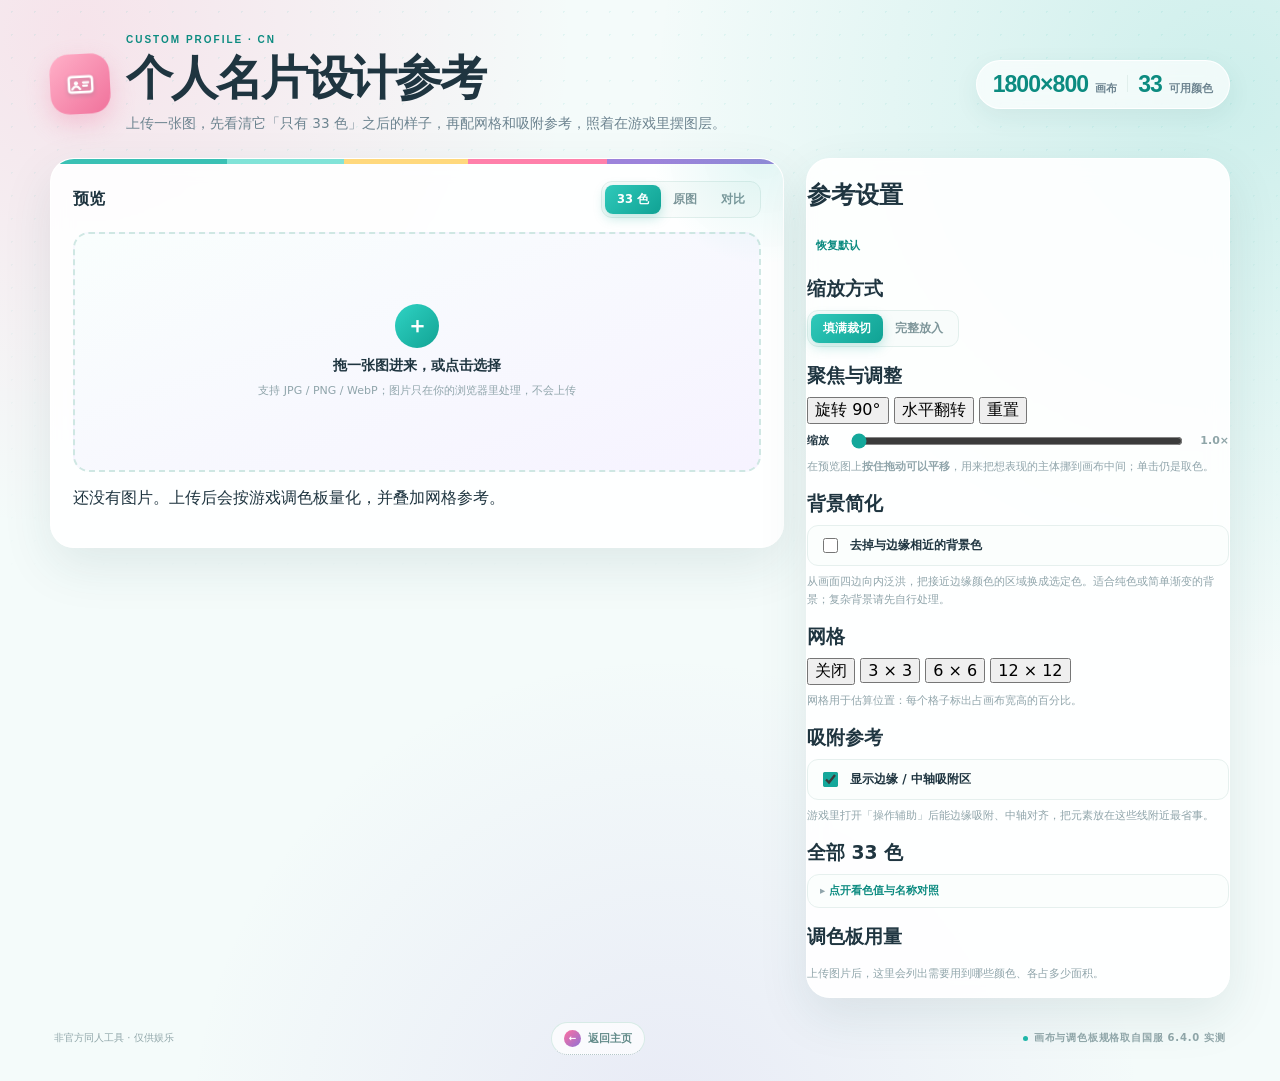
==== commit 5440f80c: "Add files via upload" ====
--- a/profile.html
+++ b/profile.html
@@ -2129,6 +2129,62 @@
   box-shadow: inset 0 0 0 1px #9adfd4;
 }
 
+
+/* ---------- 聚焦与背景简化 ---------- */
+.slider-row,
+.select-row {
+  display: grid;
+  grid-template-columns: 34px 1fr 40px;
+  align-items: center;
+  gap: 8px;
+  margin: 7px 0;
+  color: var(--ink);
+  font-size: 11px;
+  font-weight: 700;
+}
+
+.select-row {
+  grid-template-columns: 34px 1fr;
+}
+
+.slider-row input[type="range"] {
+  width: 100%;
+  accent-color: #14a89b;
+}
+
+.slider-row em {
+  color: #8fa5a8;
+  font-style: normal;
+  text-align: right;
+  font-variant-numeric: tabular-nums;
+}
+
+.select-row select {
+  width: 100%;
+  padding: 7px 9px;
+  border: 1px solid #e2efec;
+  border-radius: 9px;
+  background: #fbfefd;
+  color: var(--ink);
+  font-size: 11px;
+}
+
+#bgColorRow {
+  padding: 4px 10px 8px;
+  border: 1px solid #eaf3f1;
+  border-radius: 10px;
+  background: #fbfefd;
+}
+
+.profile-canvas-wrap canvas {
+  cursor: grab;
+  touch-action: none;
+}
+
+.profile-canvas-wrap canvas.is-panning {
+  cursor: grabbing;
+}
+
   </style>
 </head>
 <body>
@@ -2202,6 +2258,37 @@
           <button type="button" data-fit="contain">完整放入</button>
         </div>
 
+        <h3>聚焦与调整</h3>
+        <div class="chip-row">
+          <button type="button" id="rotateBtn">旋转 90°</button>
+          <button type="button" id="flipBtn">水平翻转</button>
+          <button type="button" id="resetTransform">重置</button>
+        </div>
+        <label class="slider-row">
+          <span>缩放</span>
+          <input type="range" id="zoomRange" min="1" max="4" step="0.05" value="1">
+          <em id="zoomValue">1.0×</em>
+        </label>
+        <p class="field-note">在预览图上<strong>按住拖动可以平移</strong>，用来把想表现的主体挪到画布中间；单击仍是取色。</p>
+
+        <h3>背景简化</h3>
+        <label class="switch-row">
+          <input type="checkbox" id="bgSimplify">
+          <span>去掉与边缘相近的背景色</span>
+        </label>
+        <div id="bgColorRow" hidden>
+          <label class="slider-row">
+            <span>容差</span>
+            <input type="range" id="bgTolerance" min="4" max="80" step="1" value="26">
+            <em id="bgToleranceValue">26</em>
+          </label>
+          <label class="select-row">
+            <span>替换为</span>
+            <select id="bgColorSelect"></select>
+          </label>
+        </div>
+        <p class="field-note">从画面四边向内泛洪，把接近边缘颜色的区域换成选定色。适合纯色或简单渐变的背景；复杂背景请先自行处理。</p>
+
         <h3>网格</h3>
         <div class="chip-row" id="gridMode" role="group" aria-label="网格密度">
           <button type="button" data-grid="0">关闭</button>
@@ -2290,6 +2377,14 @@
     view: "mapped",
     focus: null,
     lastUsage: null,
+    zoom: 1,
+    panX: 0,
+    panY: 0,
+    rotate: 0,
+    flip: false,
+    bgSimplify: false,
+    bgTolerance: 26,
+    bgColor: "#FFFFFF",
   };
 
   const els = {
@@ -2350,44 +2445,125 @@
     context.closePath();
   }
 
+  // 按「缩放方式 × 用户缩放 × 平移 × 旋转 × 翻转」把图画进画布
   function drawImageCover(context) {
     const img = state.image;
     if (!img) return;
-    const scale =
-      state.fit === "cover"
-        ? Math.max(CANVAS_W / img.width, CANVAS_H / img.height)
-        : Math.min(CANVAS_W / img.width, CANVAS_H / img.height);
-    const w = img.width * scale;
-    const h = img.height * scale;
-    const x = (CANVAS_W - w) / 2;
-    const y = (CANVAS_H - h) / 2;
+    const cover = Math.max(CANVAS_W / img.width, CANVAS_H / img.height);
+    const contain = Math.min(CANVAS_W / img.width, CANVAS_H / img.height);
+    const scale = (state.fit === "cover" ? cover : contain) * state.zoom;
+    context.save();
+    context.translate(CANVAS_W / 2 + state.panX, CANVAS_H / 2 + state.panY);
+    context.rotate((state.rotate * Math.PI) / 180);
+    context.scale(state.flip ? -scale : scale, scale);
     context.imageSmoothingEnabled = true;
     context.imageSmoothingQuality = "high";
-    context.drawImage(img, x, y, w, h);
+    context.drawImage(img, -img.width / 2, -img.height / 2);
+    context.restore();
+  }
+
+  /* ---------- 背景简化：从四边泛洪，去掉与画面边缘相近的颜色 ---------- */
+  function simplifyBackground(canvas) {
+    if (!state.bgSimplify) return canvas;
+    const context = canvas.getContext("2d", { willReadFrequently: true });
+    const image = context.getImageData(0, 0, CANVAS_W, CANVAS_H);
+    const px = image.data;
+    const W = CANVAS_W;
+    const H = CANVAS_H;
+
+    // 四角与四边中点作为「背景种子色」
+    const seeds = [];
+    const sample = (x, y) => {
+      const i = (y * W + x) * 4;
+      seeds.push([px[i], px[i + 1], px[i + 2]]);
+    };
+    sample(2, 2); sample(W - 3, 2); sample(2, H - 3); sample(W - 3, H - 3);
+    sample(W >> 1, 2); sample(W >> 1, H - 3); sample(2, H >> 1); sample(W - 3, H >> 1);
+
+    const target = [
+      parseInt(state.bgColor.slice(1, 3), 16),
+      parseInt(state.bgColor.slice(3, 5), 16),
+      parseInt(state.bgColor.slice(5, 7), 16),
+    ];
+    const tol = state.bgTolerance;
+
+    const isBg = (i) => {
+      const r = px[i], g = px[i + 1], b = px[i + 2];
+      for (const [sr, sg, sb] of seeds) {
+        if (Math.abs(r - sr) <= tol && Math.abs(g - sg) <= tol && Math.abs(b - sb) <= tol) return true;
+      }
+      return false;
+    };
+
+    const visited = new Uint8Array(W * H);
+    const queue = new Int32Array(W * H);
+    let head = 0;
+    let tail = 0;
+    const push = (x, y) => {
+      const idx = y * W + x;
+      if (visited[idx]) return;
+      visited[idx] = 1;
+      if (!isBg(idx * 4)) return;
+      queue[tail++] = idx;
+    };
+    for (let x = 0; x < W; x += 1) { push(x, 0); push(x, H - 1); }
+    for (let y = 0; y < H; y += 1) { push(0, y); push(W - 1, y); }
+
+    while (head < tail) {
+      const idx = queue[head++];
+      const x = idx % W;
+      const y = (idx - x) / W;
+      const i = idx * 4;
+      px[i] = target[0]; px[i + 1] = target[1]; px[i + 2] = target[2]; px[i + 3] = 255;
+      if (x > 0) push(x - 1, y);
+      if (x < W - 1) push(x + 1, y);
+      if (y > 0) push(x, y - 1);
+      if (y < H - 1) push(x, y + 1);
+    }
+    context.putImageData(image, 0, 0);
+    return canvas;
+  }
+
+  // 基础图层（原图 + 变换 + 背景简化），按参数缓存
+  let baseCache = { key: null, canvas: null };
+
+  function baseKey() {
+    return [
+      state.imageName, state.fit, state.zoom.toFixed(3), state.panX, state.panY,
+      state.rotate, state.flip, state.bgSimplify, state.bgTolerance, state.bgColor,
+    ].join("|");
+  }
+
+  function buildBase() {
+    const key = baseKey();
+    if (baseCache.key === key && baseCache.canvas) return baseCache.canvas;
+    const canvas = document.createElement("canvas");
+    canvas.width = CANVAS_W;
+    canvas.height = CANVAS_H;
+    const context = canvas.getContext("2d", { willReadFrequently: true });
+    context.fillStyle = "#FFFFFF";
+    context.fillRect(0, 0, CANVAS_W, CANVAS_H);
+    drawImageCover(context);
+    simplifyBackground(canvas);
+    baseCache = { key, canvas };
+    return canvas;
   }
 
   let mappedByFit = new Map();
 
   function mappedImageData() {
-    const cached = mappedByFit.get(state.fit);
+    const key = baseKey();
+    const cached = mappedByFit.get(key);
     if (cached) return cached;
     const fresh = computeMapped();
-    mappedByFit.set(state.fit, fresh);
+    mappedByFit.set(key, fresh);
     return fresh;
   }
 
   function computeMapped() {
     // 先离屏渲染原图，再逐像素映射到 33 色
-    const off = document.createElement("canvas");
-    off.width = CANVAS_W;
-    off.height = CANVAS_H;
-    const octx = off.getContext("2d", { willReadFrequently: true });
-    octx.fillStyle = "#FFFFFF";
-    octx.fillRect(0, 0, CANVAS_W, CANVAS_H);
-    if (state.fit === "contain") drawImageCover(octx);
-    else drawImageCover(octx);
-
-    const data = octx.getImageData(0, 0, CANVAS_W, CANVAS_H);
+    const base = buildBase();
+    const data = base.getContext("2d", { willReadFrequently: true }).getImageData(0, 0, CANVAS_W, CANVAS_H);
     const px = data.data;
     const usage = new Array(PALETTE.length).fill(0);
 
@@ -2484,13 +2660,7 @@
     els.canvas.height = CANVAS_H;
 
     const mapped = mappedImageData();
-    const original = document.createElement("canvas");
-    original.width = CANVAS_W;
-    original.height = CANVAS_H;
-    const octx = original.getContext("2d");
-    octx.fillStyle = "#FFFFFF";
-    octx.fillRect(0, 0, CANVAS_W, CANVAS_H);
-    drawImageCover(octx);
+    const original = buildBase();
 
     ctx.save();
     drawRoundedRect(ctx, 0, 0, CANVAS_W, CANVAS_H, CANVAS_RADIUS);
@@ -2522,7 +2692,7 @@
   // 只显示选中的颜色，其余压成浅灰，方便定位「这块到底是哪个色」
   let focusCache = { key: null, canvas: null };
   function focusOverlay(mapped) {
-    const key = `${state.focus}|${state.fit}`;
+    const key = `${state.focus}|${baseKey()}`;
     if (focusCache.key === key) return focusCache.canvas;
     const canvas = document.createElement("canvas");
     canvas.width = CANVAS_W;
@@ -2646,6 +2816,41 @@
     return (usage[index] / total) * 100;
   }
 
+  // 拖拽 = 平移，单击 = 取色；用位移阈值区分
+  let drag = null;
+  function onPointerDown(event) {
+    if (!state.image) return;
+    drag = { x: event.clientX, y: event.clientY, panX: state.panX, panY: state.panY, moved: false };
+    els.canvas.setPointerCapture(event.pointerId);
+    els.canvas.addEventListener("pointermove", onPointerMove);
+    els.canvas.addEventListener("pointerup", onPointerUp);
+    els.canvas.addEventListener("pointercancel", onPointerUp);
+  }
+
+  function onPointerMove(event) {
+    if (!drag) return;
+    const dx = event.clientX - drag.x;
+    const dy = event.clientY - drag.y;
+    if (!drag.moved && Math.hypot(dx, dy) < 5) return;
+    drag.moved = true;
+    els.canvas.classList.add("is-panning");
+    const rect = els.canvas.getBoundingClientRect();
+    const k = CANVAS_W / rect.width;
+    state.panX = drag.panX + dx * k;
+    state.panY = drag.panY + dy * k;
+    if (state.image) render();
+  }
+
+  function onPointerUp(event) {
+    els.canvas.classList.remove("is-panning");
+    els.canvas.removeEventListener("pointermove", onPointerMove);
+    els.canvas.removeEventListener("pointerup", onPointerUp);
+    els.canvas.removeEventListener("pointercancel", onPointerUp);
+    const wasDrag = drag && drag.moved;
+    drag = null;
+    if (!wasDrag) pickAt(event);
+  }
+
   function pickAt(event) {
     if (!state.image) return;
     const rect = els.canvas.getBoundingClientRect();
@@ -2681,6 +2886,10 @@
         state.imageName = file.name || "image";
         mappedCache = null;
         mappedByFit = new Map();
+        baseCache = { key: null, canvas: null };
+        state.zoom = 1; state.panX = 0; state.panY = 0; state.rotate = 0; state.flip = false;
+        const zr0 = $("zoomRange"); if (zr0) zr0.value = "1";
+        const zv0 = $("zoomValue"); if (zv0) zv0.textContent = "1.0×";
         els.dropZone.hidden = true;
         els.statusHint.textContent =
           `已载入 ${file.name}（${img.width}×${img.height}）。网格数字是占画布宽高的百分比，摆元素时对着网格估位置即可。`;
@@ -2760,7 +2969,73 @@
       if (state.image) render();
     });
 
-    els.canvas.addEventListener("click", pickAt);
+    els.canvas.addEventListener("pointerdown", onPointerDown);
+
+    // 变换控件
+    const rotateBtn = $("rotateBtn");
+    const flipBtn = $("flipBtn");
+    const resetTransform = $("resetTransform");
+    const zoomRange = $("zoomRange");
+    const zoomValue = $("zoomValue");
+    const bgSimplify = $("bgSimplify");
+    const bgTolerance = $("bgTolerance");
+    const bgToleranceValue = $("bgToleranceValue");
+    const bgColorRow = $("bgColorRow");
+
+    if (rotateBtn) {
+      rotateBtn.addEventListener("click", () => {
+        state.rotate = (state.rotate + 90) % 360;
+        if (state.image) render();
+      });
+    }
+    if (flipBtn) {
+      flipBtn.addEventListener("click", () => {
+        state.flip = !state.flip;
+        if (state.image) render();
+      });
+    }
+    if (resetTransform) {
+      resetTransform.addEventListener("click", () => {
+        state.zoom = 1; state.panX = 0; state.panY = 0; state.rotate = 0; state.flip = false;
+        if (zoomRange) zoomRange.value = "1";
+        if (zoomValue) zoomValue.textContent = "1.0×";
+        if (state.image) render();
+      });
+    }
+    if (zoomRange) {
+      zoomRange.addEventListener("input", () => {
+        state.zoom = Number(zoomRange.value);
+        if (zoomValue) zoomValue.textContent = `${state.zoom.toFixed(1)}×`;
+        if (state.image) render();
+      });
+    }
+    if (bgSimplify) {
+      bgSimplify.addEventListener("change", () => {
+        state.bgSimplify = bgSimplify.checked;
+        if (bgColorRow) bgColorRow.hidden = !state.bgSimplify;
+        if (state.image) render();
+      });
+    }
+    if (bgTolerance) {
+      bgTolerance.addEventListener("input", () => {
+        state.bgTolerance = Number(bgTolerance.value);
+        if (bgToleranceValue) bgToleranceValue.textContent = String(state.bgTolerance);
+        if (state.image) render();
+      });
+    }
+    const bgColorSelect = $("bgColorSelect");
+    if (bgColorSelect) {
+      PALETTE.forEach((hex, index) => {
+        const opt = document.createElement("option");
+        opt.value = hex;
+        opt.textContent = `${PALETTE_NAMES[index].label} ${hex}`;
+        bgColorSelect.append(opt);
+      });
+      bgColorSelect.addEventListener("change", () => {
+        state.bgColor = bgColorSelect.value;
+        if (state.image) render();
+      });
+    }
 
     els.exportBtn.addEventListener("click", () => {
       if (!state.image) return;
@@ -2796,6 +3071,12 @@
       els.gridMode.querySelectorAll("button").forEach((b) => b.classList.toggle("is-on", b.dataset.grid === "6"));
       els.viewMode.querySelectorAll("button").forEach((b) => b.classList.toggle("is-on", b.dataset.view === "mapped"));
       els.guidesToggle.checked = true;
+      state.zoom = 1; state.panX = 0; state.panY = 0; state.rotate = 0; state.flip = false;
+      state.bgSimplify = false;
+      const zr = $("zoomRange"); if (zr) zr.value = "1";
+      const zv = $("zoomValue"); if (zv) zv.textContent = "1.0×";
+      const bs = $("bgSimplify"); if (bs) bs.checked = false;
+      const bcr = $("bgColorRow"); if (bcr) bcr.hidden = true;
       mappedCache = null;
       mappedByFit = new Map();
       if (state.image) render();
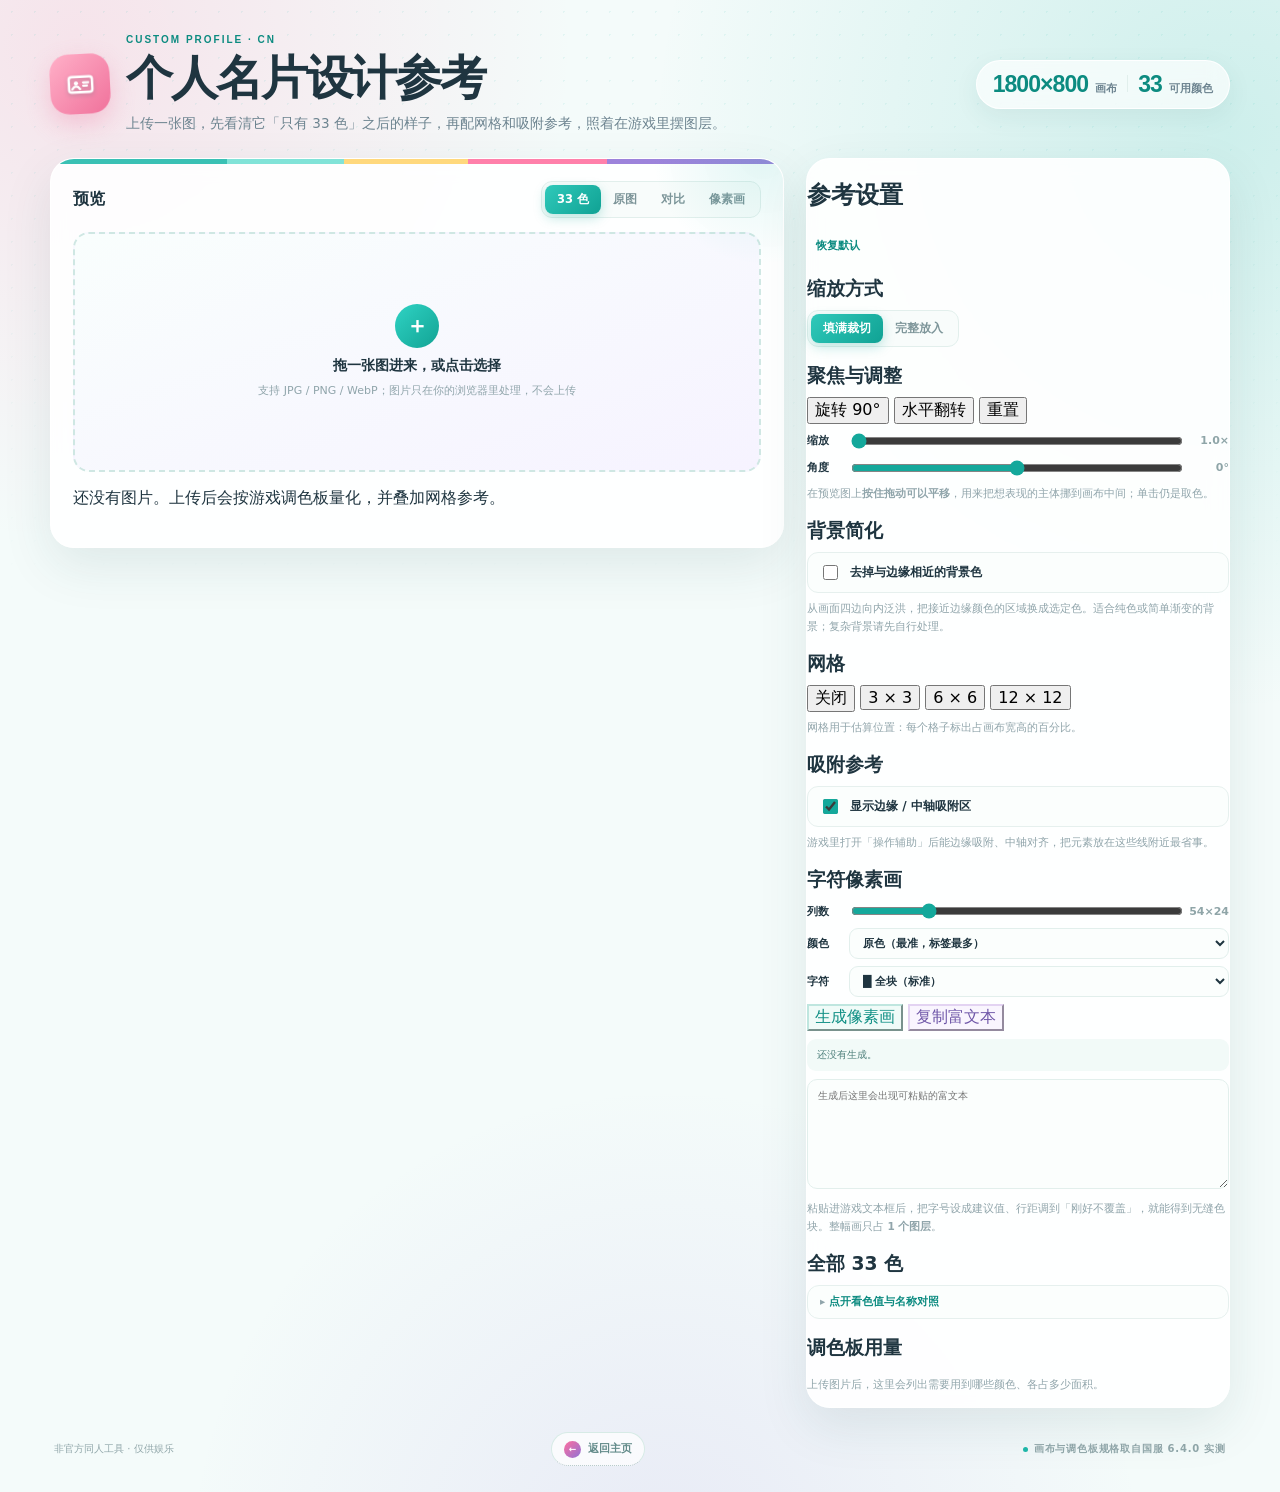
==== commit 2fd2f46b: "Add files via upload 像素画生成器" ====
--- a/profile.html
+++ b/profile.html
@@ -2185,6 +2185,50 @@
   cursor: grabbing;
 }
 
+
+/* ---------- 字符像素画 ---------- */
+.pixel-meta {
+  margin: 8px 0;
+  padding: 8px 10px;
+  border-radius: 9px;
+  background: #f2faf8;
+  color: #4f807c;
+  font-size: 10px;
+  line-height: 1.6;
+  word-break: break-all;
+}
+
+.pixel-output {
+  width: 100%;
+  padding: 9px 10px;
+  border: 1px solid #e2efec;
+  border-radius: 10px;
+  background: #fbfefd;
+  color: #4c6669;
+  font: 10px/1.5 ui-monospace, Consolas, monospace;
+  resize: vertical;
+}
+
+#pixelBuild {
+  border-color: #bfe6df;
+  color: #0f8f84;
+  background: #f0fbf8;
+}
+
+#pixelBuild:hover {
+  background: #e4f7f3;
+}
+
+#pixelCopy {
+  border-color: #e3d3f2;
+  color: #6f57a8;
+  background: #f9f5fe;
+}
+
+#pixelCopy:hover {
+  background: #f1eafd;
+}
+
   </style>
 </head>
 <body>
@@ -2220,6 +2264,7 @@
             <button type="button" data-view="mapped" class="is-on">33 色</button>
             <button type="button" data-view="original">原图</button>
             <button type="button" data-view="split">对比</button>
+            <button type="button" data-view="pixel">像素画</button>
           </div>
         </div>
 
@@ -2268,6 +2313,11 @@
           <span>缩放</span>
           <input type="range" id="zoomRange" min="1" max="4" step="0.05" value="1">
           <em id="zoomValue">1.0×</em>
+        </label>
+        <label class="slider-row">
+          <span>角度</span>
+          <input type="range" id="rotateRange" min="-180" max="180" step="1" value="0">
+          <em id="rotateValue">0°</em>
         </label>
         <p class="field-note">在预览图上<strong>按住拖动可以平移</strong>，用来把想表现的主体挪到画布中间；单击仍是取色。</p>
 
@@ -2305,6 +2355,37 @@
         </label>
         <p class="field-note">游戏里打开「操作辅助」后能边缘吸附、中轴对齐，把元素放在这些线附近最省事。</p>
 
+        <h3>字符像素画</h3>
+        <label class="slider-row">
+          <span>列数</span>
+          <input type="range" id="pixelCols" min="36" max="117" step="9" value="54">
+          <em id="pixelColsValue">54×24</em>
+        </label>
+        <label class="select-row">
+          <span>颜色</span>
+          <select id="pixelColors">
+            <option value="0">原色（最准，标签最多）</option>
+            <option value="16">16 色</option>
+            <option value="24">24 色</option>
+            <option value="33">33 色（对齐游戏调色板）</option>
+          </select>
+        </label>
+        <label class="select-row">
+          <span>字符</span>
+          <select id="pixelChar">
+            <option value="█">█ 全块（标准）</option>
+            <option value="▓">▓ 密纹（次级纹理）</option>
+            <option value="■">■ 小方块</option>
+          </select>
+        </label>
+        <div class="chip-row">
+          <button type="button" id="pixelBuild">生成像素画</button>
+          <button type="button" id="pixelCopy">复制富文本</button>
+        </div>
+        <p class="pixel-meta" id="pixelMeta">还没有生成。</p>
+        <textarea id="pixelOutput" class="pixel-output" readonly rows="6" spellcheck="false" placeholder="生成后这里会出现可粘贴的富文本"></textarea>
+        <p class="field-note">粘贴进游戏文本框后，把字号设成建议值、行距调到「刚好不覆盖」，就能得到无缝色块。整幅画只占 <strong>1 个图层</strong>。</p>
+
         <h3>全部 33 色</h3>
         <details class="palette-legend" id="paletteLegend">
           <summary>点开看色值与名称对照</summary>
@@ -2385,6 +2466,10 @@
     bgSimplify: false,
     bgTolerance: 26,
     bgColor: "#FFFFFF",
+    pixelCols: 54,
+    pixelColors: 0,
+    pixelChar: "█",
+    pixelText: "",
   };
 
   const els = {
@@ -2665,7 +2750,10 @@
     ctx.save();
     drawRoundedRect(ctx, 0, 0, CANVAS_W, CANVAS_H, CANVAS_RADIUS);
     ctx.clip();
-    if (state.view === "original") {
+    if (state.view === "pixel") {
+      if (!state.pixelGridCache) buildPixelArt();
+      renderPixelPreview(ctx);
+    } else if (state.view === "original") {
       ctx.drawImage(original, 0, 0);
     } else if (state.view === "split") {
       ctx.drawImage(mapped.canvas || drawMapped(mapped), 0, 0);
@@ -2770,6 +2858,155 @@
     els.paletteUsage.append(note);
   }
 
+  /* ---------- 字符像素画 ---------- */
+  // 画布 1800×800 = 9:4，方块字符是 1:1，
+  // 所以列数取 9 的倍数时，行数 = 列数 × 4/9，格子正好是正方形、且铺满画布。
+  const PIXEL_STEP = 9;
+
+  function pixelGrid(cols) {
+    const c = Math.max(PIXEL_STEP, Math.round(cols / PIXEL_STEP) * PIXEL_STEP);
+    return { cols: c, rows: Math.round((c * 4) / 9) };
+  }
+
+  function sampleGrid(cols, rows) {
+    const base = buildBase();
+    const context = base.getContext("2d", { willReadFrequently: true });
+    const data = context.getImageData(0, 0, CANVAS_W, CANVAS_H).data;
+    const cellW = CANVAS_W / cols;
+    const cellH = CANVAS_H / rows;
+    const out = [];
+    for (let ry = 0; ry < rows; ry += 1) {
+      for (let rx = 0; rx < cols; rx += 1) {
+        // 只取格子中心 60% 的区域，避免相邻格互相污染
+        const x0 = Math.floor(rx * cellW + cellW * 0.2);
+        const x1 = Math.max(x0 + 1, Math.floor(rx * cellW + cellW * 0.8));
+        const y0 = Math.floor(ry * cellH + cellH * 0.2);
+        const y1 = Math.max(y0 + 1, Math.floor(ry * cellH + cellH * 0.8));
+        let r = 0, g = 0, b = 0, n = 0;
+        const stepX = Math.max(1, Math.floor((x1 - x0) / 6));
+        const stepY = Math.max(1, Math.floor((y1 - y0) / 6));
+        for (let y = y0; y < y1; y += stepY) {
+          for (let x = x0; x < x1; x += stepX) {
+            const i = (y * CANVAS_W + x) * 4;
+            r += data[i]; g += data[i + 1]; b += data[i + 2]; n += 1;
+          }
+        }
+        out.push([Math.round(r / n), Math.round(g / n), Math.round(b / n)]);
+      }
+    }
+    return out;
+  }
+
+  // k-means 减色：颜色越少，同色连续段越长，标签也越省
+  function kmeansColors(points, k, iterations = 8) {
+    if (k >= points.length) return points.slice();
+    // 均匀取初始中心
+    const centers = [];
+    for (let i = 0; i < k; i += 1) {
+      centers.push(points[Math.floor((i + 0.5) * points.length / k)].slice());
+    }
+    const assign = new Array(points.length).fill(0);
+    for (let it = 0; it < iterations; it += 1) {
+      for (let i = 0; i < points.length; i += 1) {
+        const [r, g, b] = points[i];
+        let best = 0, bestD = Infinity;
+        for (let c = 0; c < centers.length; c += 1) {
+          const [cr, cg, cb] = centers[c];
+          const d = (r - cr) ** 2 + (g - cg) ** 2 + (b - cb) ** 2;
+          if (d < bestD) { bestD = d; best = c; }
+        }
+        assign[i] = best;
+      }
+      const sums = centers.map(() => [0, 0, 0, 0]);
+      for (let i = 0; i < points.length; i += 1) {
+        const a = assign[i];
+        sums[a][0] += points[i][0];
+        sums[a][1] += points[i][1];
+        sums[a][2] += points[i][2];
+        sums[a][3] += 1;
+      }
+      for (let c = 0; c < centers.length; c += 1) {
+        if (sums[c][3]) {
+          centers[c] = [
+            Math.round(sums[c][0] / sums[c][3]),
+            Math.round(sums[c][1] / sums[c][3]),
+            Math.round(sums[c][2] / sums[c][3]),
+          ];
+        }
+      }
+    }
+    return centers;
+  }
+
+  function toHex(rgb) {
+    return "#" + rgb.map((v) => Math.max(0, Math.min(255, v)).toString(16).padStart(2, "0")).join("");
+  }
+
+  // 生成富文本：每行做游程压缩，同色连续格只写一个颜色标签
+  function buildPixelArt() {
+    const { cols, rows } = pixelGrid(state.pixelCols);
+    const cells = sampleGrid(cols, rows);
+    let palette = null;
+    if (state.pixelColors > 0) palette = kmeansColors(cells, state.pixelColors);
+    const hexes = cells.map((rgb) => {
+      if (!palette) return toHex(rgb);
+      let best = palette[0], bestD = Infinity;
+      for (const c of palette) {
+        const d = (rgb[0] - c[0]) ** 2 + (rgb[1] - c[1]) ** 2 + (rgb[2] - c[2]) ** 2;
+        if (d < bestD) { bestD = d; best = c; }
+      }
+      return toHex(best);
+    });
+
+    const char = state.pixelChar || "█";
+    const lines = [];
+    let runs = 0;
+    for (let ry = 0; ry < rows; ry += 1) {
+      let line = "";
+      let start = ry * cols;
+      while (start < (ry + 1) * cols) {
+        const hex = hexes[start];
+        let end = start;
+        while (end < (ry + 1) * cols && hexes[end] === hex) end += 1;
+        line += `<${hex}>` + char.repeat(end - start);
+        runs += 1;
+        start = end;
+      }
+      lines.push(line);
+    }
+    const text = lines.join("\n");
+
+    // 建议的游戏内参数：字号 ≈ 单格高度，行距用「刚好不覆盖」
+    const cellH = CANVAS_H / rows;
+    const sizePct = Math.round((cellH / 174) * 100);
+    const info = {
+      cols, rows, cells: cols * rows, runs,
+      chars: text.length,
+      cellPx: Math.round(cellH * 10) / 10,
+      fontSize: Math.round(cellH),
+      sizePct,
+      colors: palette ? palette.length : new Set(hexes).size,
+    };
+    state.pixelText = text;
+    state.pixelInfo = info;
+    state.pixelGridCache = { hexes, cols, rows };
+    return info;
+  }
+
+  function renderPixelPreview(context) {
+    const cache = state.pixelGridCache;
+    if (!cache) return;
+    const { hexes, cols, rows } = cache;
+    const cellW = CANVAS_W / cols;
+    const cellH = CANVAS_H / rows;
+    for (let ry = 0; ry < rows; ry += 1) {
+      for (let rx = 0; rx < cols; rx += 1) {
+        context.fillStyle = hexes[ry * cols + rx];
+        context.fillRect(rx * cellW, ry * cellH, Math.ceil(cellW), Math.ceil(cellH));
+      }
+    }
+  }
+
   /* ---------- 颜色定位 ---------- */
   function showPick(index, pct) {
     const info = PALETTE_NAMES[index] || { label: PALETTE[index], sub: "" };
@@ -2971,6 +3208,83 @@
 
     els.canvas.addEventListener("pointerdown", onPointerDown);
 
+    // 像素画控件
+    const pixelCols = $("pixelCols");
+    const pixelColsValue = $("pixelColsValue");
+    const pixelColors = $("pixelColors");
+    const pixelChar = $("pixelChar");
+    const pixelBuild = $("pixelBuild");
+    const pixelCopy = $("pixelCopy");
+    const pixelOutput = $("pixelOutput");
+    const pixelMeta = $("pixelMeta");
+
+    function refreshPixel(rebuild) {
+      if (!state.image) return;
+      if (rebuild) {
+        const info = buildPixelArt();
+        if (pixelOutput) pixelOutput.value = state.pixelText;
+        if (pixelMeta) {
+          pixelMeta.textContent =
+            `${info.cols}×${info.rows} 格 · ${info.colors} 色 · ${info.runs} 个颜色段 · ${info.chars} 字符　` +
+            `建议字号 ≈ ${info.fontSize}px（<size=${info.sizePct}%>）· 行距调到「刚好不覆盖」`;
+        }
+      }
+      if (state.view === "pixel") render();
+    }
+
+    if (pixelCols) {
+      pixelCols.addEventListener("input", () => {
+        state.pixelCols = Number(pixelCols.value);
+        const g = pixelGrid(state.pixelCols);
+        if (pixelColsValue) pixelColsValue.textContent = `${g.cols}×${g.rows}`;
+        state.pixelGridCache = null;
+        refreshPixel(true);
+      });
+    }
+    if (pixelColors) {
+      pixelColors.addEventListener("change", () => {
+        state.pixelColors = Number(pixelColors.value);
+        refreshPixel(true);
+      });
+    }
+    if (pixelChar) {
+      pixelChar.addEventListener("change", () => {
+        state.pixelChar = pixelChar.value;
+        refreshPixel(true);
+      });
+    }
+    if (pixelBuild) {
+      pixelBuild.addEventListener("click", () => {
+        if (!state.image) {
+          els.statusHint.textContent = "先上传一张图片。";
+          return;
+        }
+        state.view = "pixel";
+        els.viewMode.querySelectorAll("button").forEach((b) => b.classList.toggle("is-on", b.dataset.view === "pixel"));
+        state.pixelGridCache = null;
+        refreshPixel(true);
+      });
+    }
+    if (pixelCopy) {
+      pixelCopy.addEventListener("click", async () => {
+        if (!state.pixelText) {
+          els.statusHint.textContent = "先点「生成像素画」。";
+          return;
+        }
+        try {
+          await navigator.clipboard.writeText(state.pixelText);
+          pixelCopy.textContent = "已复制 ✓";
+        } catch {
+          if (pixelOutput) {
+            pixelOutput.select();
+            document.execCommand("copy");
+            pixelCopy.textContent = "已复制 ✓";
+          }
+        }
+        window.setTimeout(() => { pixelCopy.textContent = "复制富文本"; }, 1800);
+      });
+    }
+
     // 变换控件
     const rotateBtn = $("rotateBtn");
     const flipBtn = $("flipBtn");
@@ -2983,10 +3297,22 @@
     const bgColorRow = $("bgColorRow");
 
     if (rotateBtn) {
+      const rotateRange = $("rotateRange");
+      const rotateValue = $("rotateValue");
       rotateBtn.addEventListener("click", () => {
         state.rotate = (state.rotate + 90) % 360;
+        if (rotateRange) rotateRange.value = String(state.rotate);
+        if (rotateValue) rotateValue.textContent = `${Math.round(state.rotate)}°`;
         if (state.image) render();
       });
+      if (rotateRange) {
+        rotateRange.addEventListener("input", () => {
+          state.rotate = Number(rotateRange.value);
+          if (rotateValue) rotateValue.textContent = `${state.rotate}°`;
+          state.pixelGridCache = null;
+          if (state.image) render();
+        });
+      }
     }
     if (flipBtn) {
       flipBtn.addEventListener("click", () => {
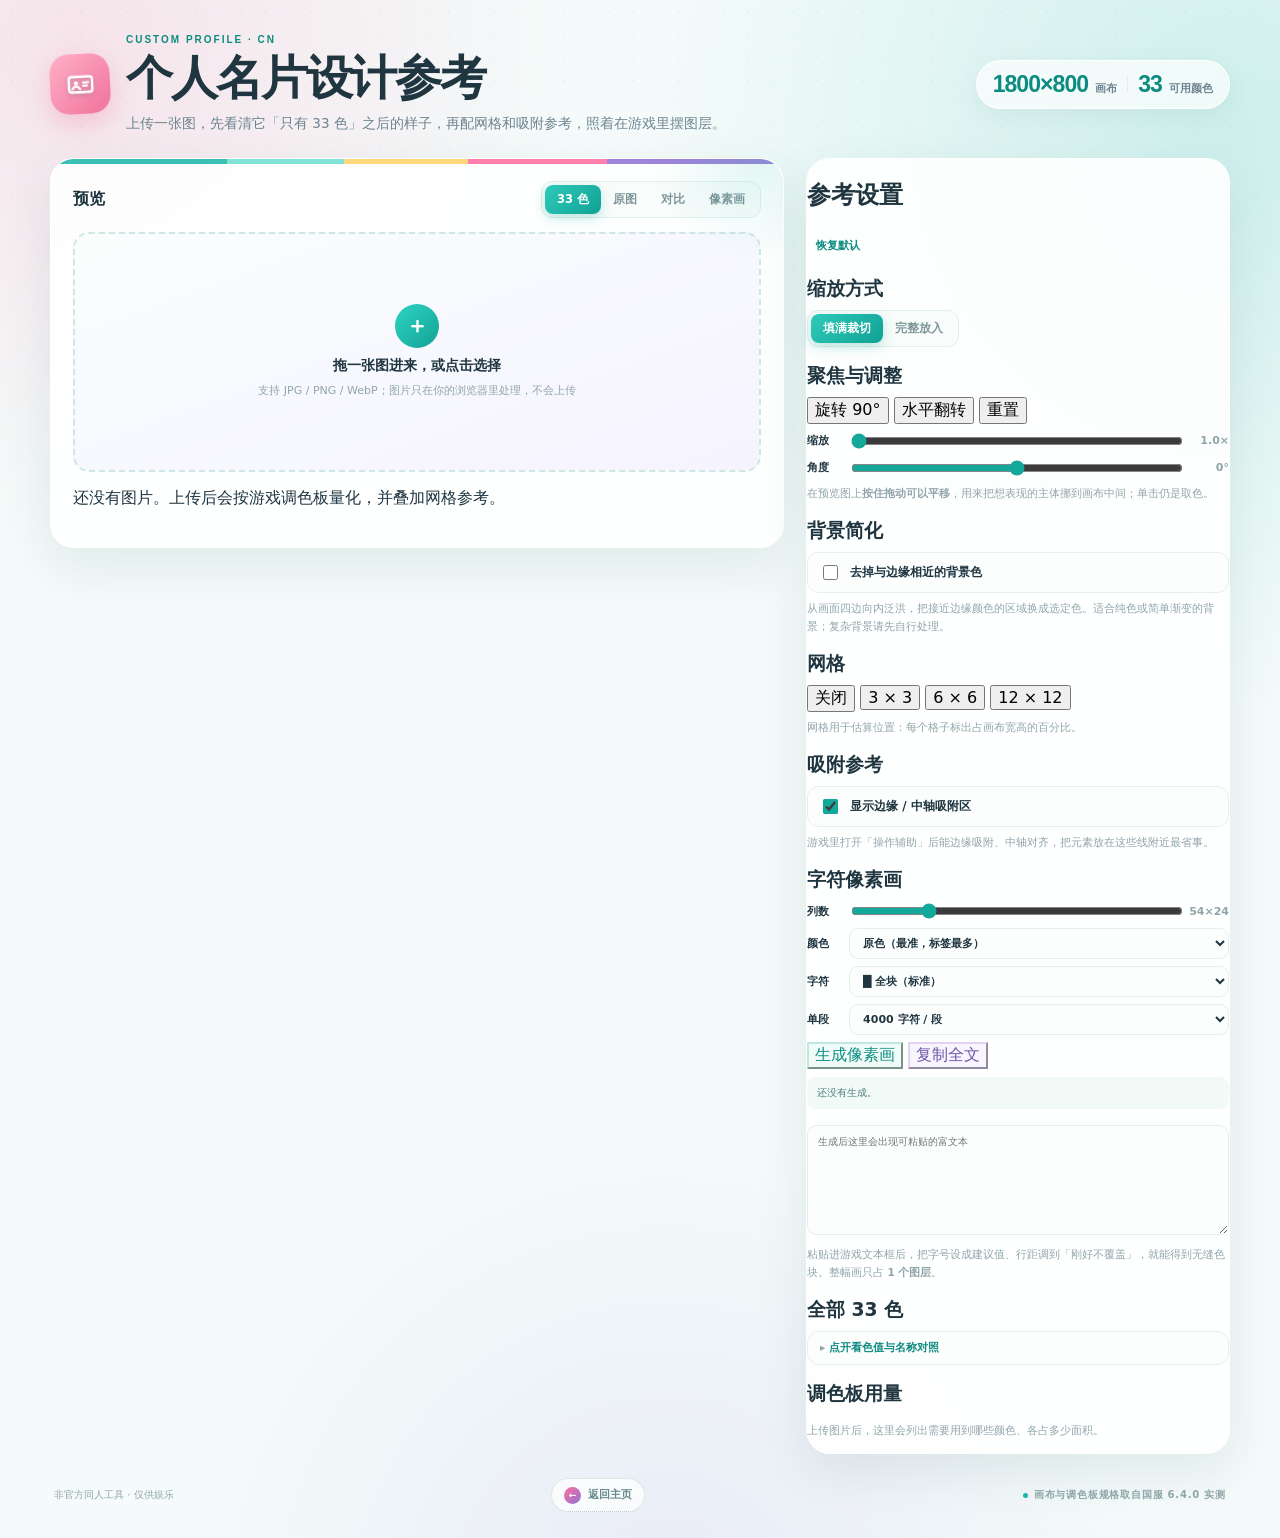
==== commit 05213636: "Add files via upload" ====
--- a/profile.html
+++ b/profile.html
@@ -2229,6 +2229,50 @@
   background: #f1eafd;
 }
 
+
+/* ---------- 分段复制 ---------- */
+.pixel-chunks {
+  display: grid;
+  gap: 4px;
+  margin: 6px 0 8px;
+}
+
+.chunk-head {
+  margin: 0 0 4px;
+  color: #7d9599;
+  font-size: 10px;
+  line-height: 1.6;
+}
+
+.chunk-row {
+  display: flex;
+  align-items: center;
+  justify-content: space-between;
+  gap: 8px;
+  padding: 6px 9px;
+  border: 1px solid #e8f2f0;
+  border-radius: 8px;
+  background: #fbfefd;
+  color: #55707a;
+  font-size: 10px;
+}
+
+.chunk-copy {
+  flex: 0 0 auto;
+  padding: 4px 10px;
+  border: 1px solid #bfe6df;
+  border-radius: 7px;
+  color: #0f8f84;
+  background: #f0fbf8;
+  font-size: 10px;
+  font-weight: 800;
+  cursor: pointer;
+}
+
+.chunk-copy:hover {
+  background: #e4f7f3;
+}
+
   </style>
 </head>
 <body>
@@ -2378,11 +2422,21 @@
             <option value="■">■ 小方块</option>
           </select>
         </label>
+        <label class="select-row">
+          <span>单段</span>
+          <select id="pixelBudget">
+            <option value="2000">2000 字符 / 段</option>
+            <option value="4000" selected>4000 字符 / 段</option>
+            <option value="8000">8000 字符 / 段</option>
+            <option value="0">不限制（可能粘不进去）</option>
+          </select>
+        </label>
         <div class="chip-row">
           <button type="button" id="pixelBuild">生成像素画</button>
-          <button type="button" id="pixelCopy">复制富文本</button>
+          <button type="button" id="pixelCopy">复制全文</button>
         </div>
         <p class="pixel-meta" id="pixelMeta">还没有生成。</p>
+        <div class="pixel-chunks" id="pixelChunks"></div>
         <textarea id="pixelOutput" class="pixel-output" readonly rows="6" spellcheck="false" placeholder="生成后这里会出现可粘贴的富文本"></textarea>
         <p class="field-note">粘贴进游戏文本框后，把字号设成建议值、行距调到「刚好不覆盖」，就能得到无缝色块。整幅画只占 <strong>1 个图层</strong>。</p>
 
@@ -2470,6 +2524,8 @@
     pixelColors: 0,
     pixelChar: "█",
     pixelText: "",
+    pixelBudget: 4000,
+    pixelChunks: [],
   };
 
   const els = {
@@ -2974,6 +3030,27 @@
       }
       lines.push(line);
     }
+    // 按「整行」切段：绝不在行中间断开，否则后续行会整体错位
+    const budget = state.pixelBudget > 0 ? state.pixelBudget : Infinity;
+    const chunks = [];
+    let current = [];
+    let currentLen = 0;
+    let chunkStart = 0;
+    for (let i = 0; i < lines.length; i += 1) {
+      const piece = lines[i].length + (current.length ? 1 : 0);
+      if (current.length && currentLen + piece > budget) {
+        chunks.push({ text: current.join("\n"), from: chunkStart + 1, to: i, chars: currentLen });
+        current = [];
+        currentLen = 0;
+        chunkStart = i;
+      }
+      currentLen += current.length ? piece : lines[i].length;
+      current.push(lines[i]);
+    }
+    if (current.length) {
+      chunks.push({ text: current.join("\n"), from: chunkStart + 1, to: lines.length, chars: currentLen });
+    }
+
     const text = lines.join("\n");
 
     // 建议的游戏内参数：字号 ≈ 单格高度，行距用「刚好不覆盖」
@@ -2986,11 +3063,75 @@
       fontSize: Math.round(cellH),
       sizePct,
       colors: palette ? palette.length : new Set(hexes).size,
+      chunks,
+      truncated: chunks.length > 1,
     };
     state.pixelText = text;
+    state.pixelChunks = chunks;
     state.pixelInfo = info;
     state.pixelGridCache = { hexes, cols, rows };
     return info;
+  }
+
+  function copyText(text, button, label) {
+    const done = () => {
+      const old = button.textContent;
+      button.textContent = "已复制 ✓";
+      window.setTimeout(() => { button.textContent = old || label || "复制"; }, 1600);
+    };
+    if (navigator.clipboard && navigator.clipboard.writeText) {
+      navigator.clipboard.writeText(text).then(done).catch(() => fallbackCopy(text, done));
+    } else {
+      fallbackCopy(text, done);
+    }
+  }
+
+  function fallbackCopy(text, done) {
+    const ta = document.createElement("textarea");
+    ta.value = text;
+    ta.style.position = "fixed";
+    ta.style.opacity = "0";
+    document.body.append(ta);
+    ta.select();
+    try {
+      document.execCommand("copy");
+      done();
+    } catch {
+      /* 忽略 */
+    }
+    ta.remove();
+  }
+
+  function renderChunks(chunks) {
+    const box = $("pixelChunks");
+    if (!box) return;
+    box.replaceChildren();
+    if (!chunks || chunks.length <= 1) {
+      const p = document.createElement("p");
+      p.className = "field-note";
+      p.textContent = chunks && chunks.length === 1
+        ? "整幅画可以一次粘贴，不用分段。"
+        : "生成后这里会按行切段。";
+      box.append(p);
+      return;
+    }
+    const head = document.createElement("p");
+    head.className = "chunk-head";
+    head.textContent = `共 ${chunks.length} 段：每段粘到一个独立文本框，字号与行距保持一致，左边缘对齐后依次往下排。`;
+    box.append(head);
+    chunks.forEach((chunk, index) => {
+      const row = document.createElement("div");
+      row.className = "chunk-row";
+      const label = document.createElement("span");
+      label.textContent = `第 ${index + 1} 段 · 行 ${chunk.from}–${chunk.to} · ${chunk.chars} 字符`;
+      const btn = document.createElement("button");
+      btn.type = "button";
+      btn.className = "chunk-copy";
+      btn.textContent = "复制";
+      btn.addEventListener("click", () => copyText(chunk.text, btn, "复制"));
+      row.append(label, btn);
+      box.append(row);
+    });
   }
 
   function renderPixelPreview(context) {
@@ -3222,11 +3363,19 @@
       if (!state.image) return;
       if (rebuild) {
         const info = buildPixelArt();
-        if (pixelOutput) pixelOutput.value = state.pixelText;
+            if (pixelOutput) pixelOutput.value = state.pixelText;
+        renderChunks(info.chunks);
         if (pixelMeta) {
+          const tips = [];
+          if (info.colors > 150) tips.push("颜色偏多，降到 16–24 色能把字符数砍掉一大半");
+          if (info.chunks.length > 12) tips.push("分段较多，建议降低列数");
+          if (tips.length) pixelMeta.dataset.tip = tips.join("；");
+          else delete pixelMeta.dataset.tip;
           pixelMeta.textContent =
             `${info.cols}×${info.rows} 格 · ${info.colors} 色 · ${info.runs} 个颜色段 · ${info.chars} 字符　` +
-            `建议字号 ≈ ${info.fontSize}px（<size=${info.sizePct}%>）· 行距调到「刚好不覆盖」`;
+            `建议字号 ≈ ${info.fontSize}px（<size=${info.sizePct}%>）· 行距调到「刚好不覆盖」` +
+            (info.chunks.length > 1 ? ` · 需分 ${info.chunks.length} 段粘贴` : "") +
+            (tips.length ? `　⚠ ${tips.join("；")}` : "");
         }
       }
       if (state.view === "pixel") render();
@@ -3265,23 +3414,27 @@
         refreshPixel(true);
       });
     }
+    const pixelBudget = $("pixelBudget");
+    if (pixelBudget) {
+      pixelBudget.addEventListener("change", () => {
+        state.pixelBudget = Number(pixelBudget.value);
+        refreshPixel(true);
+      });
+    }
+
     if (pixelCopy) {
       pixelCopy.addEventListener("click", async () => {
         if (!state.pixelText) {
           els.statusHint.textContent = "先点「生成像素画」。";
           return;
         }
-        try {
-          await navigator.clipboard.writeText(state.pixelText);
-          pixelCopy.textContent = "已复制 ✓";
-        } catch {
-          if (pixelOutput) {
-            pixelOutput.select();
-            document.execCommand("copy");
-            pixelCopy.textContent = "已复制 ✓";
-          }
+        const chunks = state.pixelChunks || [];
+        if (chunks.length > 1) {
+          els.statusHint.textContent =
+            `全文 ${state.pixelText.length} 字符，超过单段上限，请用下面的分段按钮逐段复制。`;
+          return;
         }
-        window.setTimeout(() => { pixelCopy.textContent = "复制富文本"; }, 1800);
+        copyText(state.pixelText, pixelCopy, "复制富文本");
       });
     }
 
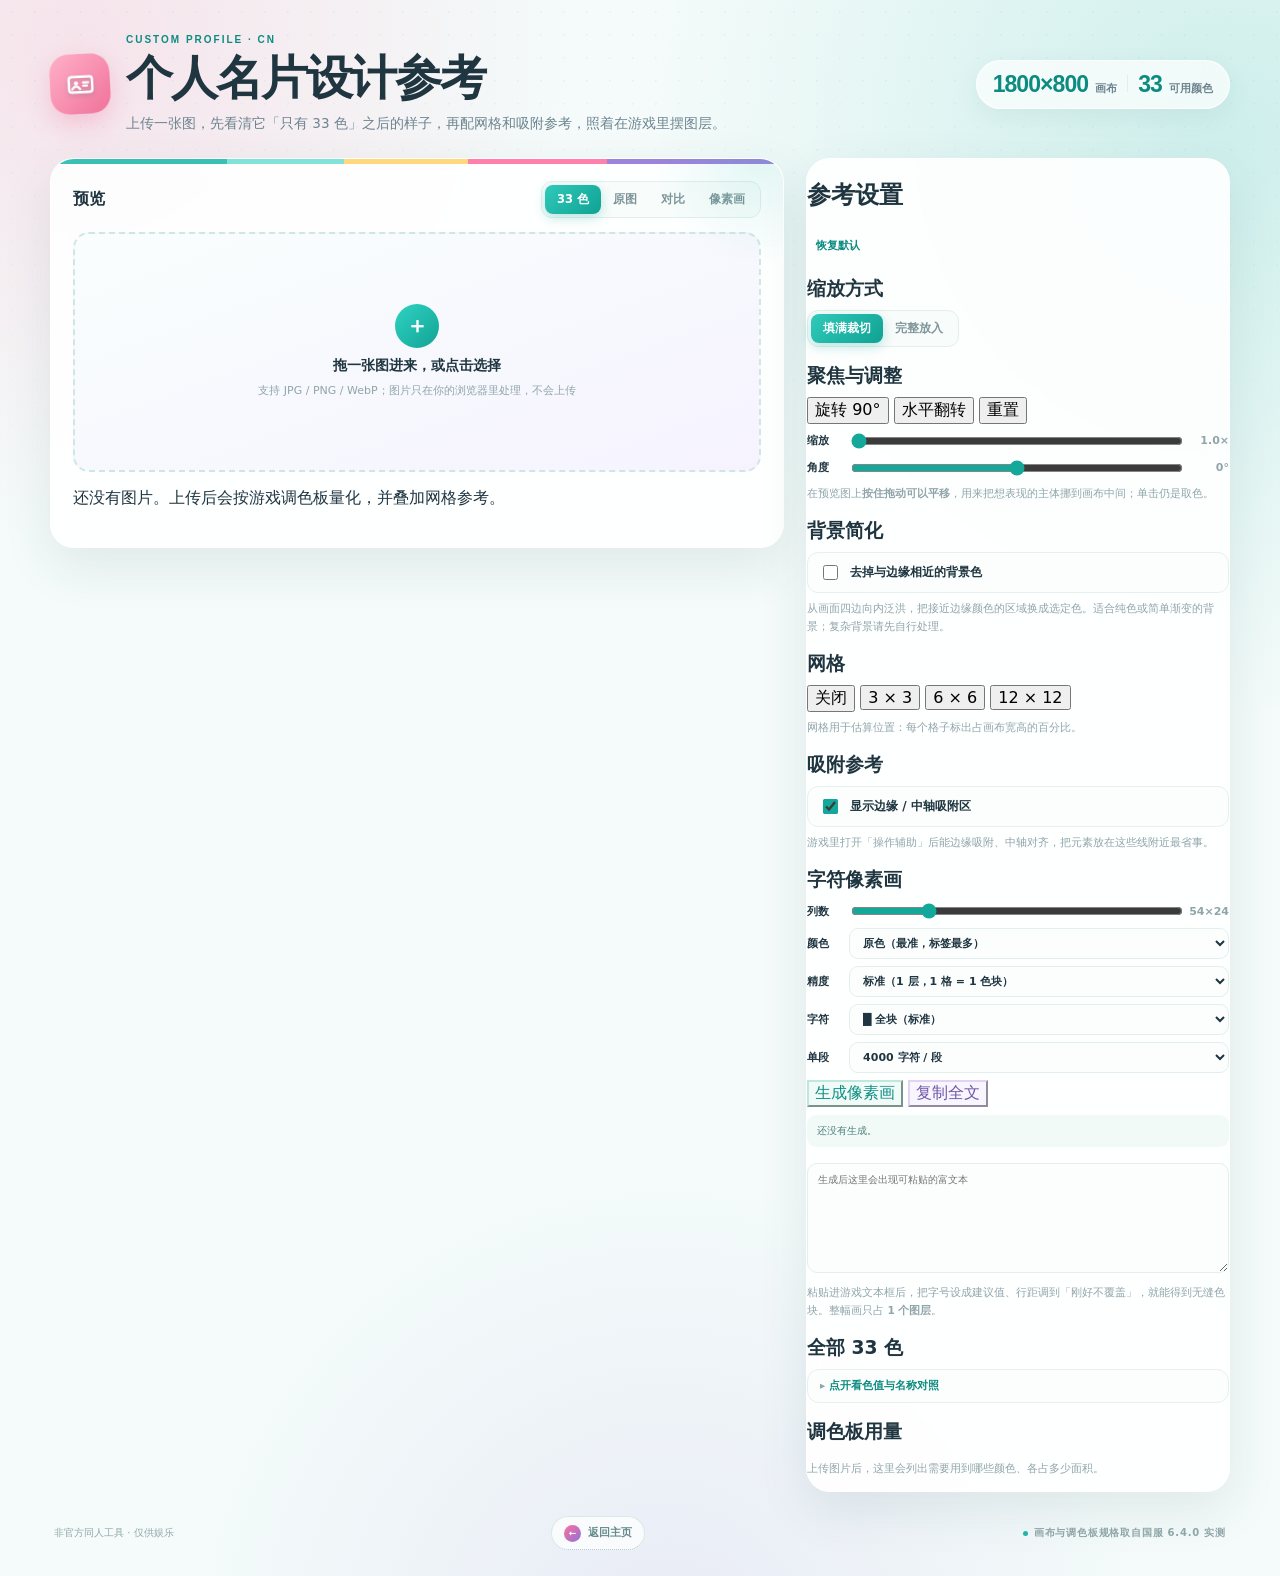
==== commit c42abb5b: "Add files via upload 半块-像素画更新" ====
--- a/profile.html
+++ b/profile.html
@@ -2415,6 +2415,13 @@
           </select>
         </label>
         <label class="select-row">
+          <span>精度</span>
+          <select id="pixelMode">
+            <option value="block">标准（1 层，1 格 = 1 色块）</option>
+            <option value="half">半块（2 层，纵向精度 ×2）</option>
+          </select>
+        </label>
+        <label class="select-row">
           <span>字符</span>
           <select id="pixelChar">
             <option value="█">█ 全块（标准）</option>
@@ -2526,6 +2533,7 @@
     pixelText: "",
     pixelBudget: 4000,
     pixelChunks: [],
+    pixelMode: "block",
   };
 
   const els = {
@@ -2998,10 +3006,16 @@
     return "#" + rgb.map((v) => Math.max(0, Math.min(255, v)).toString(16).padStart(2, "0")).join("");
   }
 
-  // 生成富文本：每行做游程压缩，同色连续格只写一个颜色标签
+  // 生成富文本。
+  // 标准模式：1 个文本框，1 个字符 = 1 个色块。
+  // 半块模式：2 个文本框叠合 —— 上层用 ▀（上半实心、下半透明），下层用 ▄（下半实心），
+  //           每个文本行因此能表现上下两个色块，纵向精度翻倍。
   function buildPixelArt() {
     const { cols, rows } = pixelGrid(state.pixelCols);
-    const cells = sampleGrid(cols, rows);
+    const half = state.pixelMode === "half";
+    const gridRows = half ? rows * 2 : rows;
+    const cells = sampleGrid(cols, gridRows);
+
     let palette = null;
     if (state.pixelColors > 0) palette = kmeansColors(cells, state.pixelColors);
     const hexes = cells.map((rgb) => {
@@ -3014,124 +3028,164 @@
       return toHex(best);
     });
 
+    const budget = state.pixelBudget > 0 ? state.pixelBudget : Infinity;
     const char = state.pixelChar || "█";
-    const lines = [];
-    let runs = 0;
-    for (let ry = 0; ry < rows; ry += 1) {
-      let line = "";
-      let start = ry * cols;
-      while (start < (ry + 1) * cols) {
-        const hex = hexes[start];
-        let end = start;
-        while (end < (ry + 1) * cols && hexes[end] === hex) end += 1;
-        line += `<${hex}>` + char.repeat(end - start);
-        runs += 1;
-        start = end;
+
+    // 把「若干条颜色行 + 每条用什么字符」编码成富文本，并按整行切段
+    function encode(rowSpecs) {
+      const lines = [];
+      for (const spec of rowSpecs) {
+        let line = "";
+        let i = 0;
+        while (i < cols) {
+          const hex = spec.hexes[i];
+          let j = i;
+          while (j < cols && spec.hexes[j] === hex) j += 1;
+          line += `<${hex}>` + spec.char.repeat(j - i);
+          i = j;
+        }
+        lines.push(line);
       }
-      lines.push(line);
+      const chunks = [];
+      let current = [];
+      let currentLen = 0;
+      let chunkStart = 0;
+      for (let k = 0; k < lines.length; k += 1) {
+        const piece = lines[k].length + (current.length ? 1 : 0);
+        if (current.length && currentLen + piece > budget) {
+          chunks.push({ text: current.join("\n"), from: chunkStart + 1, to: k, chars: currentLen });
+          current = [];
+          currentLen = 0;
+          chunkStart = k;
+        }
+        currentLen += current.length ? piece : lines[k].length;
+        current.push(lines[k]);
+      }
+      if (current.length) {
+        chunks.push({ text: current.join("\n"), from: chunkStart + 1, to: lines.length, chars: currentLen });
+      }
+      return { text: lines.join("\n"), lines, chunks };
     }
-    // 按「整行」切段：绝不在行中间断开，否则后续行会整体错位
-    const budget = state.pixelBudget > 0 ? state.pixelBudget : Infinity;
-    const chunks = [];
-    let current = [];
-    let currentLen = 0;
-    let chunkStart = 0;
-    for (let i = 0; i < lines.length; i += 1) {
-      const piece = lines[i].length + (current.length ? 1 : 0);
-      if (current.length && currentLen + piece > budget) {
-        chunks.push({ text: current.join("\n"), from: chunkStart + 1, to: i, chars: currentLen });
-        current = [];
-        currentLen = 0;
-        chunkStart = i;
+
+    const rowOf = (r) => hexes.slice(r * cols, (r + 1) * cols);
+
+    let layers;
+    if (half) {
+      const topSpecs = [];
+      const bottomSpecs = [];
+      for (let k = 0; k < rows; k += 1) {
+        topSpecs.push({ hexes: rowOf(k * 2), char: "▀" });
+        bottomSpecs.push({ hexes: rowOf(k * 2 + 1), char: "▄" });
       }
-      currentLen += current.length ? piece : lines[i].length;
-      current.push(lines[i]);
+      layers = [
+        { name: "下层（▄ 下半实心）", ...encode(bottomSpecs), order: 1 },
+        { name: "上层（▀ 上半实心）", ...encode(topSpecs), order: 2 },
+      ];
+    } else {
+      const specs = [];
+      for (let k = 0; k < rows; k += 1) specs.push({ hexes: rowOf(k), char });
+      layers = [{ name: "单层", ...encode(specs), order: 1 }];
     }
-    if (current.length) {
-      chunks.push({ text: current.join("\n"), from: chunkStart + 1, to: lines.length, chars: currentLen });
-    }
-
-    const text = lines.join("\n");
-
-    // 建议的游戏内参数：字号 ≈ 单格高度，行距用「刚好不覆盖」
-    const cellH = CANVAS_H / rows;
-    const sizePct = Math.round((cellH / 174) * 100);
+
+    const totalChunks = layers.reduce((sum, l) => sum + l.chunks.length, 0);
+    const totalChars = layers.reduce((sum, l) => sum + l.text.length, 0);
+    const runs = layers.reduce((sum, l) => sum + l.lines.reduce((n, line) => n + (line.match(/<#/g) || []).length, 0), 0);
+
+    const cellH = CANVAS_H / gridRows;
     const info = {
-      cols, rows, cells: cols * rows, runs,
-      chars: text.length,
+      cols,
+      rows,
+      gridRows,
+      half,
+      layers,
+      cells: cols * gridRows,
+      runs,
+      chars: totalChars,
+      chunks: layers[0].chunks.length,
+      totalChunks,
       cellPx: Math.round(cellH * 10) / 10,
       fontSize: Math.round(cellH),
-      sizePct,
+      sizePct: Math.round((cellH / 174) * 100),
       colors: palette ? palette.length : new Set(hexes).size,
-      chunks,
-      truncated: chunks.length > 1,
     };
-    state.pixelText = text;
-    state.pixelChunks = chunks;
+    state.pixelText = layers.map((l) => l.text).join("\n\n");
+    state.pixelChunks = layers.flatMap((l) => l.chunks.map((c) => ({ ...c, layer: l.name })));
     state.pixelInfo = info;
-    state.pixelGridCache = { hexes, cols, rows };
+    state.pixelGridCache = { hexes, cols, rows: gridRows };
     return info;
   }
 
-  function copyText(text, button, label) {
+  function copyText(text, button) {
     const done = () => {
       const old = button.textContent;
       button.textContent = "已复制 ✓";
-      window.setTimeout(() => { button.textContent = old || label || "复制"; }, 1600);
+      window.setTimeout(() => { button.textContent = old || "复制"; }, 1600);
+    };
+    const fallback = () => {
+      const ta = document.createElement("textarea");
+      ta.value = text;
+      ta.style.position = "fixed";
+      ta.style.opacity = "0";
+      document.body.append(ta);
+      ta.select();
+      try {
+        document.execCommand("copy");
+        done();
+      } catch {
+        /* 忽略 */
+      }
+      ta.remove();
     };
     if (navigator.clipboard && navigator.clipboard.writeText) {
-      navigator.clipboard.writeText(text).then(done).catch(() => fallbackCopy(text, done));
+      navigator.clipboard.writeText(text).then(done).catch(fallback);
     } else {
-      fallbackCopy(text, done);
+      fallback();
     }
   }
 
-  function fallbackCopy(text, done) {
-    const ta = document.createElement("textarea");
-    ta.value = text;
-    ta.style.position = "fixed";
-    ta.style.opacity = "0";
-    document.body.append(ta);
-    ta.select();
-    try {
-      document.execCommand("copy");
-      done();
-    } catch {
-      /* 忽略 */
-    }
-    ta.remove();
-  }
-
-  function renderChunks(chunks) {
+  function renderChunks(info) {
     const box = $("pixelChunks");
     if (!box) return;
     box.replaceChildren();
-    if (!chunks || chunks.length <= 1) {
+    const layers = info && info.layers ? info.layers : [];
+    if (!layers.length) {
       const p = document.createElement("p");
       p.className = "field-note";
-      p.textContent = chunks && chunks.length === 1
-        ? "整幅画可以一次粘贴，不用分段。"
-        : "生成后这里会按行切段。";
+      p.textContent = "生成后这里会列出每层、每段的复制按钮。";
       box.append(p);
       return;
     }
-    const head = document.createElement("p");
-    head.className = "chunk-head";
-    head.textContent = `共 ${chunks.length} 段：每段粘到一个独立文本框，字号与行距保持一致，左边缘对齐后依次往下排。`;
-    box.append(head);
-    chunks.forEach((chunk, index) => {
-      const row = document.createElement("div");
-      row.className = "chunk-row";
-      const label = document.createElement("span");
-      label.textContent = `第 ${index + 1} 段 · 行 ${chunk.from}–${chunk.to} · ${chunk.chars} 字符`;
-      const btn = document.createElement("button");
-      btn.type = "button";
-      btn.className = "chunk-copy";
-      btn.textContent = "复制";
-      btn.addEventListener("click", () => copyText(chunk.text, btn, "复制"));
-      row.append(label, btn);
-      box.append(row);
-    });
+    if (info.half) {
+      const tip = document.createElement("p");
+      tip.className = "chunk-head";
+      tip.textContent =
+        "半块模式：先把「下层」放好，再把「上层」叠在同一位置（上层下半透明，会透出下层）。两层的字号、行距、位置必须完全一致。";
+      box.append(tip);
+    }
+    for (const layer of layers) {
+      const title = document.createElement("p");
+      title.className = "chunk-head";
+      const multi = layer.chunks.length > 1;
+      title.textContent =
+        `${layer.name} · 共 ${layer.chunks.length} 段` +
+        (multi ? "：每段一个文本框，字号与行距一致，左边缘对齐后依次下排。" : "：可一次粘贴。");
+      box.append(title);
+      layer.chunks.forEach((chunk, index) => {
+        const row = document.createElement("div");
+        row.className = "chunk-row";
+        const label = document.createElement("span");
+        label.textContent = multi
+          ? `第 ${index + 1} 段 · 行 ${chunk.from}–${chunk.to} · ${chunk.chars} 字符`
+          : `行 ${chunk.from}–${chunk.to} · ${chunk.chars} 字符`;
+        const btn = document.createElement("button");
+        btn.type = "button";
+        btn.className = "chunk-copy";
+        btn.textContent = "复制";
+        btn.addEventListener("click", () => copyText(chunk.text, btn));
+        row.append(label, btn);
+        box.append(row);
+      });
+    }
   }
 
   function renderPixelPreview(context) {
@@ -3364,17 +3418,20 @@
       if (rebuild) {
         const info = buildPixelArt();
             if (pixelOutput) pixelOutput.value = state.pixelText;
-        renderChunks(info.chunks);
+        renderChunks(info);
         if (pixelMeta) {
           const tips = [];
           if (info.colors > 150) tips.push("颜色偏多，降到 16–24 色能把字符数砍掉一大半");
-          if (info.chunks.length > 12) tips.push("分段较多，建议降低列数");
+          if (info.totalChunks > 12) tips.push("分段较多，建议降低列数");
           if (tips.length) pixelMeta.dataset.tip = tips.join("；");
           else delete pixelMeta.dataset.tip;
+          const gridText = info.half
+            ? `${info.cols}×${info.gridRows} 像素（半块 2 层）`
+            : `${info.cols}×${info.rows} 格`;
           pixelMeta.textContent =
-            `${info.cols}×${info.rows} 格 · ${info.colors} 色 · ${info.runs} 个颜色段 · ${info.chars} 字符　` +
+            `${gridText} · ${info.colors} 色 · ${info.runs} 个颜色段 · ${info.chars} 字符　` +
             `建议字号 ≈ ${info.fontSize}px（<size=${info.sizePct}%>）· 行距调到「刚好不覆盖」` +
-            (info.chunks.length > 1 ? ` · 需分 ${info.chunks.length} 段粘贴` : "") +
+            (info.totalChunks > 2 ? ` · 共 ${info.totalChunks} 段` : "") +
             (tips.length ? `　⚠ ${tips.join("；")}` : "");
         }
       }
@@ -3414,6 +3471,15 @@
         refreshPixel(true);
       });
     }
+    const pixelMode = $("pixelMode");
+    if (pixelMode) {
+      pixelMode.addEventListener("change", () => {
+        state.pixelMode = pixelMode.value;
+        state.pixelGridCache = null;
+        refreshPixel(true);
+      });
+    }
+
     const pixelBudget = $("pixelBudget");
     if (pixelBudget) {
       pixelBudget.addEventListener("change", () => {
@@ -3429,7 +3495,7 @@
           return;
         }
         const chunks = state.pixelChunks || [];
-        if (chunks.length > 1) {
+        if (chunks.length > 1 || (state.pixelInfo && state.pixelInfo.half)) {
           els.statusHint.textContent =
             `全文 ${state.pixelText.length} 字符，超过单段上限，请用下面的分段按钮逐段复制。`;
           return;
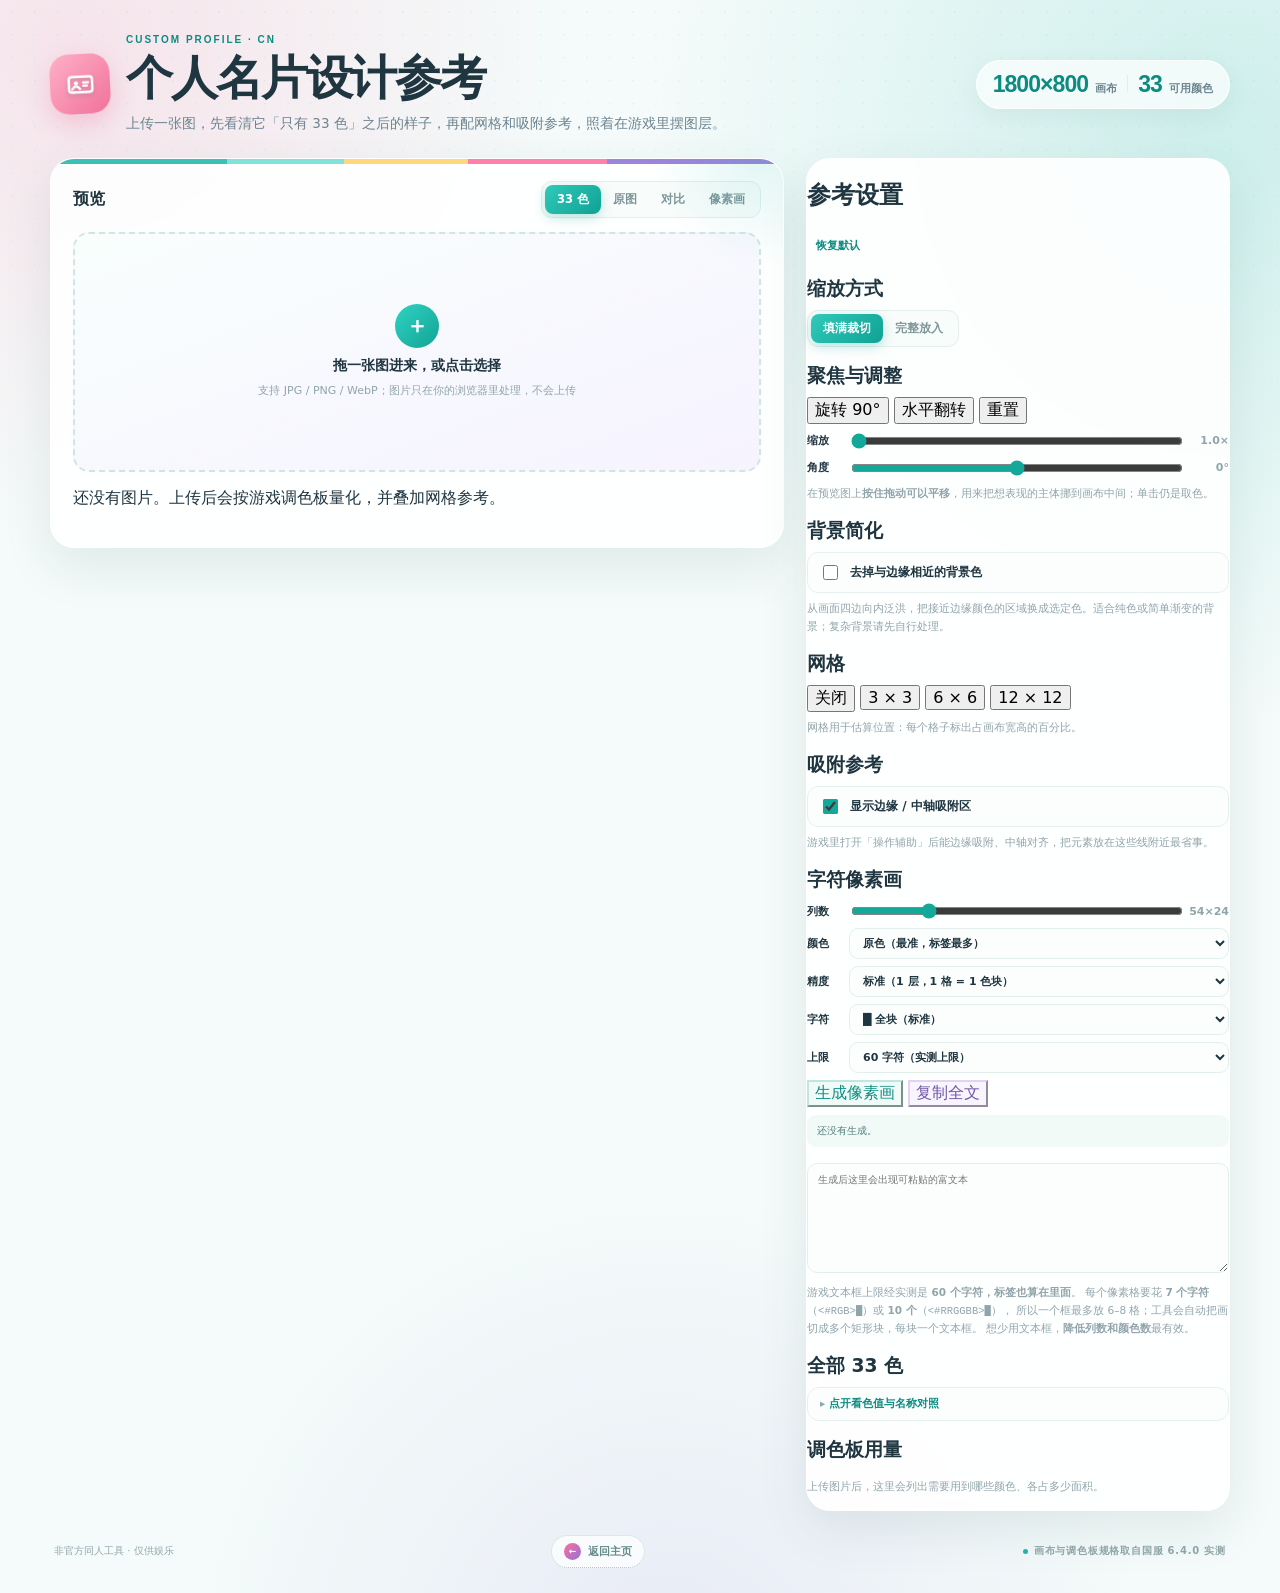
==== commit 60825a90: "Add files via upload" ====
--- a/profile.html
+++ b/profile.html
@@ -2430,12 +2430,11 @@
           </select>
         </label>
         <label class="select-row">
-          <span>单段</span>
+          <span>上限</span>
           <select id="pixelBudget">
-            <option value="2000">2000 字符 / 段</option>
-            <option value="4000" selected>4000 字符 / 段</option>
-            <option value="8000">8000 字符 / 段</option>
-            <option value="0">不限制（可能粘不进去）</option>
+            <option value="48">48 字符（保守）</option>
+            <option value="60" selected>60 字符（实测上限）</option>
+            <option value="0">不限制（会粘贴失败）</option>
           </select>
         </label>
         <div class="chip-row">
@@ -2445,7 +2444,12 @@
         <p class="pixel-meta" id="pixelMeta">还没有生成。</p>
         <div class="pixel-chunks" id="pixelChunks"></div>
         <textarea id="pixelOutput" class="pixel-output" readonly rows="6" spellcheck="false" placeholder="生成后这里会出现可粘贴的富文本"></textarea>
-        <p class="field-note">粘贴进游戏文本框后，把字号设成建议值、行距调到「刚好不覆盖」，就能得到无缝色块。整幅画只占 <strong>1 个图层</strong>。</p>
+        <p class="field-note">
+          游戏文本框上限经实测是 <strong>60 个字符，标签也算在里面</strong>。
+          每个像素格要花 <strong>7 个字符</strong>（<code>&lt;#RGB&gt;█</code>）或 <strong>10 个</strong>（<code>&lt;#RRGGBB&gt;█</code>），
+          所以一个框最多放 6–8 格；工具会自动把画切成多个矩形块，每块一个文本框。
+          想少用文本框，<strong>降低列数和颜色数</strong>最有效。
+        </p>
 
         <h3>全部 33 色</h3>
         <details class="palette-legend" id="paletteLegend">
@@ -2531,7 +2535,7 @@
     pixelColors: 0,
     pixelChar: "█",
     pixelText: "",
-    pixelBudget: 4000,
+    pixelBudget: 60,
     pixelChunks: [],
     pixelMode: "block",
   };
@@ -3006,6 +3010,21 @@
     return "#" + rgb.map((v) => Math.max(0, Math.min(255, v)).toString(16).padStart(2, "0")).join("");
   }
 
+  // TMP 支持三位简写：<#fca> = <#ffccaa>。只有当三通道都是 17 的倍数时才能无损简写，
+  // 而游戏内 33 色恰好都满足这个条件，所以能省掉近一半标签字符。
+  function tagFor(rgb) {
+    const hex = toHex(rgb);
+    const r = rgb[0], g = rgb[1], b = rgb[2];
+    const ok = r % 17 === 0 && g % 17 === 0 && b % 17 === 0;
+    if (ok) {
+      const short = [r / 17, g / 17, b / 17]
+        .map((v) => Math.round(v).toString(16))
+        .join("");
+      return `<#${short}>`;
+    }
+    return `<${hex}>`;
+  }
+
   // 生成富文本。
   // 标准模式：1 个文本框，1 个字符 = 1 个色块。
   // 半块模式：2 个文本框叠合 —— 上层用 ▀（上半实心、下半透明），下层用 ▄（下半实心），
@@ -3018,100 +3037,122 @@
 
     let palette = null;
     if (state.pixelColors > 0) palette = kmeansColors(cells, state.pixelColors);
-    const hexes = cells.map((rgb) => {
-      if (!palette) return toHex(rgb);
+    const rgbGrid = cells.map((rgb) => {
+      if (!palette) return rgb;
       let best = palette[0], bestD = Infinity;
       for (const c of palette) {
         const d = (rgb[0] - c[0]) ** 2 + (rgb[1] - c[1]) ** 2 + (rgb[2] - c[2]) ** 2;
         if (d < bestD) { bestD = d; best = c; }
       }
-      return toHex(best);
+      return best;
     });
 
+    const char0 = state.pixelChar || "█";
     const budget = state.pixelBudget > 0 ? state.pixelBudget : Infinity;
-    const char = state.pixelChar || "█";
-
-    // 把「若干条颜色行 + 每条用什么字符」编码成富文本，并按整行切段
-    function encode(rowSpecs) {
+
+    // 一行里从 c0 到 c1 的富文本，并返回长度
+    function lineOf(rowRgb, c0, c1, glyph) {
+      let line = "";
+      let i = c0;
+      while (i < c1) {
+        const tag = tagFor(rowRgb[i]);
+        let j = i;
+        while (j < c1 && tagFor(rowRgb[j]) === tag) j += 1;
+        line += tag + glyph.repeat(j - i);
+        i = j;
+      }
+      return line;
+    }
+
+    // 一个「砖块」= r0..r1 行 × c0..c1 列
+    function tileText(rowsRgb, r0, r1, c0, c1, glyph) {
       const lines = [];
-      for (const spec of rowSpecs) {
-        let line = "";
-        let i = 0;
-        while (i < cols) {
-          const hex = spec.hexes[i];
-          let j = i;
-          while (j < cols && spec.hexes[j] === hex) j += 1;
-          line += `<${hex}>` + spec.char.repeat(j - i);
-          i = j;
+      for (let r = r0; r < r1; r += 1) lines.push(lineOf(rowsRgb[r], c0, c1, glyph));
+      return lines.join("\n");
+    }
+
+    // 先在预算内定出「一块砖最多能放几列」，再逐行带切块
+    function tileLayer(name, rowsRgb, glyph, order) {
+      // 单行一列也要能放下，否则至少给 1 列
+      let tileCols = 1;
+      for (let c = cols; c >= 1; c -= 1) {
+        const len = lineOf(rowsRgb[0], 0, c, glyph).length;
+        if (len <= budget) { tileCols = c; break; }
+      }
+
+      const tiles = [];
+      let bandStart = 0;
+      while (bandStart < rowsRgb.length) {
+        // 在预算内定出这一行带最多能放几行
+        let best = 1;
+        for (let h = rowsRgb.length - bandStart; h >= 1; h -= 1) {
+          const len = tileText(rowsRgb, bandStart, bandStart + h, 0, tileCols, glyph).length;
+          if (len <= budget) { best = h; break; }
         }
-        lines.push(line);
+        const bandEnd = bandStart + best;
+        for (let c0 = 0; c0 < cols; c0 += tileCols) {
+          const c1 = Math.min(cols, c0 + tileCols);
+          const text = tileText(rowsRgb, bandStart, bandEnd, c0, c1, glyph);
+          tiles.push({
+            text,
+            chars: text.length,
+            rowFrom: bandStart + 1,
+            rowTo: bandEnd,
+            colFrom: c0 + 1,
+            colTo: c1,
+            band: Math.floor(bandStart / Math.max(1, best)),
+          });
+        }
+        bandStart = bandEnd;
       }
-      const chunks = [];
-      let current = [];
-      let currentLen = 0;
-      let chunkStart = 0;
-      for (let k = 0; k < lines.length; k += 1) {
-        const piece = lines[k].length + (current.length ? 1 : 0);
-        if (current.length && currentLen + piece > budget) {
-          chunks.push({ text: current.join("\n"), from: chunkStart + 1, to: k, chars: currentLen });
-          current = [];
-          currentLen = 0;
-          chunkStart = k;
-        }
-        currentLen += current.length ? piece : lines[k].length;
-        current.push(lines[k]);
-      }
-      if (current.length) {
-        chunks.push({ text: current.join("\n"), from: chunkStart + 1, to: lines.length, chars: currentLen });
-      }
-      return { text: lines.join("\n"), lines, chunks };
-    }
-
-    const rowOf = (r) => hexes.slice(r * cols, (r + 1) * cols);
-
+      const text = tiles.map((t) => t.text).join("\n");
+      return { name, tiles, chunks: tiles, text, order, tileCols };
+    }
+
+    const rowOf = (r) => rgbGrid.slice(r * cols, (r + 1) * cols);
     let layers;
     if (half) {
-      const topSpecs = [];
-      const bottomSpecs = [];
+      const bottomRows = [];
+      const topRows = [];
       for (let k = 0; k < rows; k += 1) {
-        topSpecs.push({ hexes: rowOf(k * 2), char: "▀" });
-        bottomSpecs.push({ hexes: rowOf(k * 2 + 1), char: "▄" });
+        bottomRows.push(rowOf(k * 2 + 1));
+        topRows.push(rowOf(k * 2));
       }
       layers = [
-        { name: "下层（▄ 下半实心）", ...encode(bottomSpecs), order: 1 },
-        { name: "上层（▀ 上半实心）", ...encode(topSpecs), order: 2 },
+        tileLayer("下层（▄ 下半实心）", bottomRows, "▄", 1),
+        tileLayer("上层（▀ 上半实心）", topRows, "▀", 2),
       ];
     } else {
-      const specs = [];
-      for (let k = 0; k < rows; k += 1) specs.push({ hexes: rowOf(k), char });
-      layers = [{ name: "单层", ...encode(specs), order: 1 }];
-    }
-
-    const totalChunks = layers.reduce((sum, l) => sum + l.chunks.length, 0);
-    const totalChars = layers.reduce((sum, l) => sum + l.text.length, 0);
-    const runs = layers.reduce((sum, l) => sum + l.lines.reduce((n, line) => n + (line.match(/<#/g) || []).length, 0), 0);
+      const allRows = [];
+      for (let k = 0; k < rows; k += 1) allRows.push(rowOf(k));
+      layers = [tileLayer("单层", allRows, char0, 1)];
+    }
+
+    const totalTiles = layers.reduce((n, l) => n + l.tiles.length, 0);
+    const totalChars = layers.reduce((n, l) => n + l.text.length, 0);
+    const runs = layers.reduce(
+      (n, l) => n + l.tiles.reduce((m, t) => m + (t.text.match(/<#/g) || []).length, 0),
+      0,
+    );
 
     const cellH = CANVAS_H / gridRows;
     const info = {
-      cols,
-      rows,
-      gridRows,
-      half,
-      layers,
+      cols, rows, gridRows, half, layers,
       cells: cols * gridRows,
       runs,
       chars: totalChars,
-      chunks: layers[0].chunks.length,
-      totalChunks,
+      totalTiles,
+      tileCols: layers[0].tileCols,
+      tilesPerBand: Math.ceil(cols / layers[0].tileCols),
       cellPx: Math.round(cellH * 10) / 10,
       fontSize: Math.round(cellH),
       sizePct: Math.round((cellH / 174) * 100),
-      colors: palette ? palette.length : new Set(hexes).size,
+      colors: palette ? palette.length : new Set(rgbGrid.map((c) => c.join(","))).size,
     };
     state.pixelText = layers.map((l) => l.text).join("\n\n");
-    state.pixelChunks = layers.flatMap((l) => l.chunks.map((c) => ({ ...c, layer: l.name })));
+    state.pixelTiles = layers.flatMap((l) => l.tiles.map((t) => ({ ...t, layer: l.name })));
     state.pixelInfo = info;
-    state.pixelGridCache = { hexes, cols, rows: gridRows };
+    state.pixelGridCache = { rgbGrid, hexes: rgbGrid.map((c) => toHex(c)), cols, rows: gridRows };
     return info;
   }
 
@@ -3151,7 +3192,7 @@
     if (!layers.length) {
       const p = document.createElement("p");
       p.className = "field-note";
-      p.textContent = "生成后这里会列出每层、每段的复制按钮。";
+      p.textContent = "生成后这里会列出每层、每块的复制按钮。";
       box.append(p);
       return;
     }
@@ -3159,29 +3200,29 @@
       const tip = document.createElement("p");
       tip.className = "chunk-head";
       tip.textContent =
-        "半块模式：先把「下层」放好，再把「上层」叠在同一位置（上层下半透明，会透出下层）。两层的字号、行距、位置必须完全一致。";
+        "半块模式：先摆好「下层」，再把「上层」叠在同一位置（上层下半透明，会透出下层）。两层字号、行距、位置必须完全一致。";
       box.append(tip);
     }
+
     for (const layer of layers) {
       const title = document.createElement("p");
       title.className = "chunk-head";
-      const multi = layer.chunks.length > 1;
+      const n = layer.tiles.length;
       title.textContent =
-        `${layer.name} · 共 ${layer.chunks.length} 段` +
-        (multi ? "：每段一个文本框，字号与行距一致，左边缘对齐后依次下排。" : "：可一次粘贴。");
+        `${layer.name} · 共 ${n} 块（每块 ${layer.tileCols} 列）` +
+        (n > 1 ? "：从上到下按行带、每带内从左到右摆放。" : "：可一次粘贴。");
       box.append(title);
-      layer.chunks.forEach((chunk, index) => {
+      layer.tiles.forEach((tile, index) => {
         const row = document.createElement("div");
         row.className = "chunk-row";
         const label = document.createElement("span");
-        label.textContent = multi
-          ? `第 ${index + 1} 段 · 行 ${chunk.from}–${chunk.to} · ${chunk.chars} 字符`
-          : `行 ${chunk.from}–${chunk.to} · ${chunk.chars} 字符`;
+        label.textContent =
+          `第 ${index + 1} 块 · 行 ${tile.rowFrom}–${tile.rowTo} · 列 ${tile.colFrom}–${tile.colTo} · ${tile.chars} 字符`;
         const btn = document.createElement("button");
         btn.type = "button";
         btn.className = "chunk-copy";
         btn.textContent = "复制";
-        btn.addEventListener("click", () => copyText(chunk.text, btn));
+        btn.addEventListener("click", () => copyText(tile.text, btn));
         row.append(label, btn);
         box.append(row);
       });
@@ -3200,6 +3241,36 @@
         context.fillRect(rx * cellW, ry * cellH, Math.ceil(cellW), Math.ceil(cellH));
       }
     }
+    // 分块分隔线：提示需要多少个文本框、怎么摆
+    const tiles = state.pixelTiles;
+    if (tiles && tiles.length > 1) {
+      const layerName = tiles[0].layer;
+      const same = tiles.filter((t) => t.layer === layerName);
+      context.save();
+      context.strokeStyle = "rgba(255, 255, 255, 0.95)";
+      context.lineWidth = 3;
+      context.setLineDash([14, 10]);
+      for (const t of same) {
+        if (t.colFrom > 1 || t.colTo < cols) {
+          if (t.rowFrom > 1) {
+            const y = (t.rowFrom - 1) * cellH;
+            context.beginPath();
+            context.moveTo((t.colFrom - 1) * cellW, y);
+            context.lineTo(t.colTo * cellW, y);
+            context.stroke();
+          }
+          if (t.colTo < cols) {
+            const x = t.colTo * cellW;
+            context.beginPath();
+            context.moveTo(x, (t.rowFrom - 1) * cellH);
+            context.lineTo(x, t.rowTo * cellH);
+            context.stroke();
+          }
+        }
+      }
+      context.restore();
+    }
+  }
   }
 
   /* ---------- 颜色定位 ---------- */
@@ -3421,8 +3492,18 @@
         renderChunks(info);
         if (pixelMeta) {
           const tips = [];
-          if (info.colors > 150) tips.push("颜色偏多，降到 16–24 色能把字符数砍掉一大半");
-          if (info.totalChunks > 12) tips.push("分段较多，建议降低列数");
+          if (info.colors > 60) tips.push("颜色偏多，降到 16–24 色能显著减少文本框数量");
+          if (info.totalTiles > 20) {
+        // 实测上限 60 字符/框，给出可直接照做的配置建议
+        const alt = [];
+        for (const c of [18, 27, 36]) {
+          if (c >= info.cols) continue;
+          alt.push(`${c} 列（${c}×${Math.round((c * 4) / 9)}）`);
+        }
+        tips.push(
+          `文本框偏多（${info.totalTiles} 个）。实测每框仅 60 字符，建议降到 ${alt[0] || "更小"} 并把颜色压到 8–16 色`,
+        );
+      }
           if (tips.length) pixelMeta.dataset.tip = tips.join("；");
           else delete pixelMeta.dataset.tip;
           const gridText = info.half
@@ -3430,8 +3511,8 @@
             : `${info.cols}×${info.rows} 格`;
           pixelMeta.textContent =
             `${gridText} · ${info.colors} 色 · ${info.runs} 个颜色段 · ${info.chars} 字符　` +
-            `建议字号 ≈ ${info.fontSize}px（<size=${info.sizePct}%>）· 行距调到「刚好不覆盖」` +
-            (info.totalChunks > 2 ? ` · 共 ${info.totalChunks} 段` : "") +
+            `字号 ≈ ${info.fontSize}px（<size=${info.sizePct}%>）· 行距「刚好不覆盖」` +
+            (info.totalTiles > 1 ? ` · 需 ${info.totalTiles} 个文本框` : "") +
             (tips.length ? `　⚠ ${tips.join("；")}` : "");
         }
       }
@@ -3494,8 +3575,8 @@
           els.statusHint.textContent = "先点「生成像素画」。";
           return;
         }
-        const chunks = state.pixelChunks || [];
-        if (chunks.length > 1 || (state.pixelInfo && state.pixelInfo.half)) {
+        const tiles = state.pixelTiles || [];
+        if (tiles.length > 1 || (state.pixelInfo && state.pixelInfo.half)) {
           els.statusHint.textContent =
             `全文 ${state.pixelText.length} 字符，超过单段上限，请用下面的分段按钮逐段复制。`;
           return;
